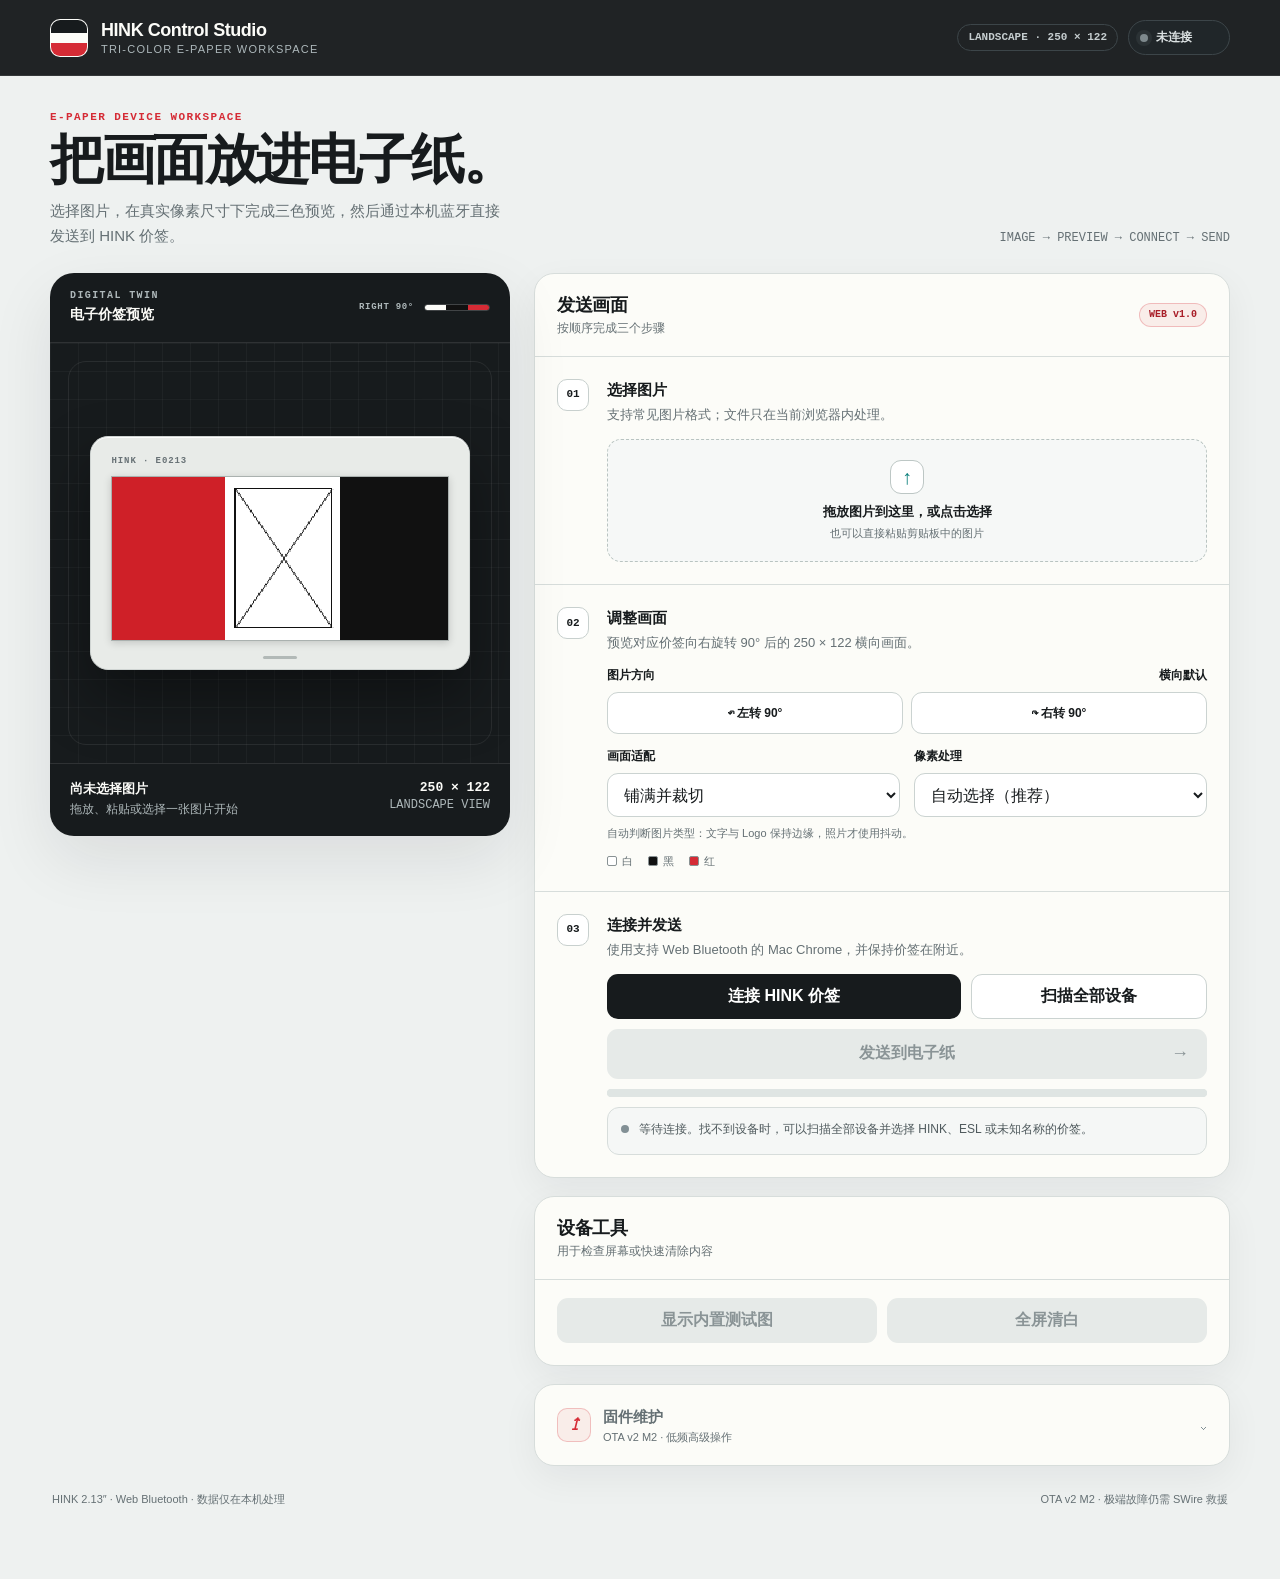
==== site/index.html @ fbc69377 "Redesign web studio for landscape tags" ====
<!doctype html>
<html lang="zh-CN">
<head>
  <meta charset="utf-8">
  <meta name="viewport" content="width=device-width,initial-scale=1">
  <title>HINK 2.13 三色价签</title>
  <style>
    :root {
      color-scheme: light;
      --graphite: #171b1d;
      --graphite-2: #252b2e;
      --mineral: #eef1f0;
      --paper: #fcfcf8;
      --white: #ffffff;
      --red: #d52b35;
      --red-dark: #a91e28;
      --teal: #087e7a;
      --steel: #829095;
      --line: #d7dddb;
      --muted: #657074;
      --shadow: 0 24px 64px rgba(23, 27, 29, .09);
      font-family: Inter, "SF Pro Text", "PingFang SC", "Microsoft YaHei", sans-serif;
    }
    * { box-sizing: border-box; }
    html { background: var(--mineral); scroll-behavior: smooth; }
    body { margin: 0; min-width: 320px; background: var(--mineral); color: var(--graphite); }
    button, select, input { font: inherit; }
    button, summary, label[for] { -webkit-tap-highlight-color: transparent; }
    button:focus-visible, select:focus-visible, input:focus-visible, summary:focus-visible, .file-drop:focus-within {
      outline: 3px solid rgba(8, 126, 122, .32);
      outline-offset: 3px;
    }
    .app-shell { min-height: 100vh; }
    .topbar {
      position: sticky;
      top: 0;
      z-index: 20;
      display: flex;
      align-items: center;
      justify-content: space-between;
      gap: 24px;
      min-height: 76px;
      padding: 14px max(24px, calc((100vw - 1180px) / 2));
      color: var(--paper);
      background: rgba(23, 27, 29, .96);
      border-bottom: 1px solid rgba(255,255,255,.09);
      backdrop-filter: blur(18px);
    }
    .brand { display: flex; align-items: center; gap: 13px; min-width: 0; }
    .brand-mark {
      position: relative;
      flex: 0 0 38px;
      width: 38px;
      height: 38px;
      overflow: hidden;
      border: 1px solid rgba(255,255,255,.24);
      border-radius: 10px;
      background: var(--paper);
    }
    .brand-mark::before, .brand-mark::after { content: ""; position: absolute; left: 0; right: 0; }
    .brand-mark::before { top: 0; height: 13px; background: var(--graphite); }
    .brand-mark::after { bottom: 0; height: 13px; background: var(--red); }
    .brand-copy { min-width: 0; }
    .brand-name {
      margin: 0;
      font-family: "Avenir Next", "SF Pro Display", "PingFang SC", sans-serif;
      font-size: 18px;
      font-weight: 750;
      letter-spacing: -.025em;
    }
    .brand-subtitle { margin: 2px 0 0; color: #aeb9bc; font-size: 11px; letter-spacing: .11em; text-transform: uppercase; }
    .topbar-meta { display: flex; align-items: center; justify-content: flex-end; gap: 10px; }
    .spec-chip { padding: 7px 10px; color: #c5cdcf; border: 1px solid #3c4549; border-radius: 999px; font: 600 11px/1 Menlo, monospace; }
    .connection-pill {
      display: inline-flex;
      align-items: center;
      gap: 8px;
      min-width: 102px;
      padding: 8px 11px;
      color: #dce2e3;
      border: 1px solid #3c4549;
      border-radius: 999px;
      background: #202629;
      font-size: 12px;
      font-weight: 700;
    }
    .connection-dot { width: 8px; height: 8px; border-radius: 50%; background: #7e898d; box-shadow: 0 0 0 4px rgba(126,137,141,.12); }
    .connection-pill[data-state="connected"] { color: #d7fffb; border-color: rgba(49,190,181,.45); background: rgba(8,126,122,.18); }
    .connection-pill[data-state="connected"] .connection-dot { background: #4ad0c7; box-shadow: 0 0 0 4px rgba(74,208,199,.14); }
    main { width: min(1180px, calc(100% - 40px)); margin: 0 auto; padding: 36px 0 72px; }
    .intro { display: flex; justify-content: space-between; align-items: end; gap: 24px; margin-bottom: 24px; }
    .eyebrow { margin: 0 0 8px; color: var(--red); font: 700 11px/1 Menlo, monospace; letter-spacing: .13em; text-transform: uppercase; }
    h1 {
      max-width: 760px;
      margin: 0;
      font-family: "Avenir Next", "SF Pro Display", "PingFang SC", sans-serif;
      font-size: clamp(30px, 4.2vw, 54px);
      line-height: 1.05;
      letter-spacing: -.045em;
    }
    .lead { max-width: 460px; margin: 12px 0 0; color: var(--muted); font-size: 15px; line-height: 1.65; }
    .workflow-note { margin: 0 0 4px; color: var(--muted); font-size: 12px; white-space: nowrap; }
    .workspace { display: grid; grid-template-columns: minmax(340px, 460px) minmax(0, 1fr); align-items: start; gap: 24px; }
    .preview-panel {
      position: sticky;
      top: 100px;
      overflow: hidden;
      border-radius: 24px;
      background: var(--graphite);
      box-shadow: var(--shadow);
    }
    .panel-head { display: flex; justify-content: space-between; align-items: center; gap: 16px; padding: 18px 20px; border-bottom: 1px solid rgba(255,255,255,.1); }
    .panel-label { margin: 0; color: #aeb8ba; font: 700 10px/1 Menlo, monospace; letter-spacing: .14em; text-transform: uppercase; }
    .panel-value { margin: 5px 0 0; color: var(--paper); font-size: 14px; font-weight: 700; }
    .preview-flags { display: flex; align-items: center; gap: 10px; }
    .orientation-badge { color: #aeb8ba; font: 700 9px/1 Menlo, monospace; letter-spacing: .08em; }
    .palette-rail { display: flex; width: 66px; height: 7px; overflow: hidden; border: 1px solid rgba(255,255,255,.18); border-radius: 999px; }
    .palette-rail i { flex: 1; }
    .palette-rail i:nth-child(1) { background: #fcfcf8; }
    .palette-rail i:nth-child(2) { background: #111; }
    .palette-rail i:nth-child(3) { background: var(--red); }
    .device-stage {
      position: relative;
      display: grid;
      place-items: center;
      min-height: 420px;
      padding: 34px 24px;
      background-image: linear-gradient(rgba(255,255,255,.035) 1px, transparent 1px), linear-gradient(90deg, rgba(255,255,255,.035) 1px, transparent 1px);
      background-size: 28px 28px;
    }
    .device-stage::before { content: ""; position: absolute; inset: 18px; border: 1px solid rgba(255,255,255,.08); border-radius: 18px; pointer-events: none; }
    .device-shell {
      position: relative;
      width: min(400px, 92%);
      padding: 20px 20px 28px;
      border: 1px solid #cfd4d2;
      border-radius: 18px;
      background: #e8ebe8;
      box-shadow: 0 28px 60px rgba(0,0,0,.38), inset 0 1px rgba(255,255,255,.9);
    }
    .device-shell::before { content: "HINK · E0213"; display: block; margin-bottom: 10px; color: #687276; font: 700 9px/1 Menlo, monospace; letter-spacing: .1em; }
    .device-shell::after { content: ""; position: absolute; left: 50%; bottom: 10px; width: 34px; height: 3px; transform: translateX(-50%); border-radius: 999px; background: #b2b9b7; }
    canvas { display: block; width: 100%; height: auto; aspect-ratio: 250 / 122; image-rendering: pixelated; background: #fff; border: 1px solid #aab1af; box-shadow: 0 2px 8px rgba(0,0,0,.16); }
    .preview-caption { display: flex; justify-content: space-between; gap: 16px; padding: 16px 20px 18px; color: #aeb8ba; border-top: 1px solid rgba(255,255,255,.1); font-size: 12px; }
    .preview-caption strong { display: block; overflow: hidden; margin-bottom: 3px; color: var(--paper); font-size: 13px; text-overflow: ellipsis; white-space: nowrap; }
    .preview-caption > div:first-child { min-width: 0; }
    .preview-caption .mono { flex: 0 0 auto; text-align: right; }
    .mono { font-family: Menlo, "SFMono-Regular", Consolas, monospace; }
    .control-column { display: grid; gap: 18px; min-width: 0; }
    .card { overflow: hidden; border: 1px solid var(--line); border-radius: 20px; background: var(--paper); box-shadow: 0 12px 36px rgba(23,27,29,.055); }
    .card-titlebar { display: flex; align-items: center; justify-content: space-between; gap: 16px; padding: 19px 22px; border-bottom: 1px solid var(--line); }
    .card-titlebar h2 { margin: 0; font-family: "Avenir Next", "SF Pro Display", "PingFang SC", sans-serif; font-size: 18px; letter-spacing: -.02em; }
    .card-titlebar p { margin: 3px 0 0; color: var(--muted); font-size: 12px; }
    .version-badge { flex: 0 0 auto; padding: 6px 9px; color: var(--red-dark); border: 1px solid rgba(213,43,53,.25); border-radius: 999px; background: rgba(213,43,53,.07); font: 700 10px/1 Menlo, monospace; }
    .step { display: grid; grid-template-columns: 36px minmax(0,1fr); gap: 14px; padding: 22px; }
    .step + .step { border-top: 1px solid var(--line); }
    .step-number { display: grid; place-items: center; width: 32px; height: 32px; color: var(--graphite); border: 1px solid #c8d0ce; border-radius: 10px; background: var(--white); font: 700 11px/1 Menlo, monospace; }
    .step-content { min-width: 0; }
    .step-heading { margin: 2px 0 5px; font-size: 15px; font-weight: 750; }
    .step-description { margin: 0 0 14px; color: var(--muted); font-size: 13px; line-height: 1.55; }
    .file-drop {
      position: relative;
      display: grid;
      place-items: center;
      min-height: 118px;
      padding: 20px;
      text-align: center;
      border: 1.5px dashed #b9c4c1;
      border-radius: 14px;
      background: #f6f8f7;
      cursor: pointer;
      transition: border-color .18s ease, background .18s ease, transform .18s ease;
    }
    .file-drop:hover, .file-drop.is-dragging { border-color: var(--teal); background: #eff8f7; transform: translateY(-1px); }
    .file-drop input { position: absolute; width: 1px; height: 1px; overflow: hidden; opacity: 0; pointer-events: none; }
    .upload-icon { position: relative; width: 34px; height: 34px; margin-bottom: 9px; border: 1px solid #bdc7c5; border-radius: 11px; background: var(--white); }
    .upload-icon::before { content: "↑"; position: absolute; inset: 0; display: grid; place-items: center; color: var(--teal); font-size: 20px; font-weight: 800; }
    .file-drop strong { font-size: 13px; }
    .file-drop span { margin-top: 5px; color: var(--muted); font-size: 11px; }
    .control-grid { display: grid; grid-template-columns: 1fr 1fr; gap: 14px; }
    .field { min-width: 0; }
    .field.full { grid-column: 1 / -1; }
    .field-label { display: flex; justify-content: space-between; gap: 8px; margin: 0 0 8px; font-size: 12px; font-weight: 750; }
    select { width: 100%; min-height: 44px; padding: 0 36px 0 12px; color: var(--graphite); border: 1px solid #cbd3d1; border-radius: 11px; background: var(--white); }
    .rotation { display: grid; grid-template-columns: 1fr 1fr; gap: 8px; }
    button {
      min-height: 44px;
      padding: 11px 15px;
      color: var(--white);
      border: 1px solid transparent;
      border-radius: 11px;
      background: var(--graphite);
      font-weight: 750;
      cursor: pointer;
      transition: transform .16s ease, box-shadow .16s ease, background .16s ease, border-color .16s ease;
    }
    button:hover:not(:disabled) { transform: translateY(-1px); box-shadow: 0 8px 18px rgba(23,27,29,.13); }
    button:active:not(:disabled) { transform: translateY(0); box-shadow: none; }
    button.secondary { color: var(--graphite); border-color: #cbd3d1; background: var(--white); }
    button.ghost { color: #4f5a5d; border-color: transparent; background: #e9edeb; }
    button.danger { background: var(--red); }
    button:disabled { color: #8a9496; border-color: transparent; background: #e6eae8; cursor: not-allowed; transform: none; box-shadow: none; }
    .rotation button { min-height: 42px; padding: 8px 10px; color: var(--graphite); border-color: #cbd3d1; background: var(--white); font-size: 12px; }
    .hint { margin: 8px 0 0; color: var(--muted); font-size: 11px; line-height: 1.5; }
    .swatches { display: flex; gap: 15px; margin-top: 12px; color: var(--muted); font-size: 11px; }
    .swatches i { display: inline-block; width: 10px; height: 10px; margin-right: 5px; vertical-align: -1px; border: 1px solid #899294; border-radius: 2px; }
    .action-stack { display: grid; gap: 10px; }
    .connect-row { display: grid; grid-template-columns: 1.2fr .8fr; gap: 10px; }
    .send-button { position: relative; min-height: 50px; background: var(--red); box-shadow: 0 10px 24px rgba(213,43,53,.2); }
    .send-button::after { content: "→"; position: absolute; right: 17px; font-size: 18px; }
    .status-box { display: grid; grid-template-columns: auto 1fr; gap: 10px; align-items: start; min-height: 48px; padding: 12px 13px; border: 1px solid #d7dddb; border-radius: 12px; background: #f5f7f6; }
    .status-mark { width: 8px; height: 8px; margin-top: 5px; border-radius: 50%; background: var(--steel); }
    #status { margin: 0; color: #4f5a5d; font-size: 12px; line-height: 1.55; white-space: pre-wrap; }
    progress { width: 100%; height: 8px; overflow: hidden; border: 0; border-radius: 999px; background: #dfe5e3; accent-color: var(--teal); }
    progress::-webkit-progress-bar { border-radius: 999px; background: #dfe5e3; }
    progress::-webkit-progress-value { border-radius: 999px; background: linear-gradient(90deg, var(--teal), #39aaa3); }
    .tools-body { display: grid; grid-template-columns: 1fr 1fr; gap: 10px; padding: 18px 22px 22px; }
    details.ota { overflow: hidden; border: 1px solid var(--line); border-radius: 20px; background: var(--paper); box-shadow: 0 12px 36px rgba(23,27,29,.055); }
    details.ota summary { display: flex; align-items: center; justify-content: space-between; gap: 16px; padding: 20px 22px; list-style: none; cursor: pointer; }
    details.ota summary::-webkit-details-marker { display: none; }
    .ota-summary-copy { display: flex; align-items: center; gap: 12px; min-width: 0; }
    .ota-summary-icon { display: grid; place-items: center; flex: 0 0 34px; width: 34px; height: 34px; color: var(--red); border: 1px solid rgba(213,43,53,.24); border-radius: 10px; background: rgba(213,43,53,.07); font-weight: 800; }
    .ota-summary-copy strong { display: block; font-size: 15px; }
    .ota-summary-copy span { display: block; margin-top: 3px; color: var(--muted); font-size: 11px; }
    .summary-chevron { color: var(--steel); transition: transform .2s ease; }
    details[open] .summary-chevron { transform: rotate(180deg); }
    .ota-body { padding: 0 22px 24px; border-top: 1px solid var(--line); }
    .warning { margin: 18px 0; padding: 13px 14px; color: #703e08; border: 1px solid #f0d7aa; border-radius: 12px; background: #fff7e8; font-size: 12px; line-height: 1.55; }
    .device-data { display: grid; grid-template-columns: repeat(4, 1fr); gap: 8px; margin-bottom: 18px; }
    .data-cell { min-width: 0; padding: 11px; border: 1px solid var(--line); border-radius: 11px; background: #f5f7f6; }
    .data-cell span { display: block; margin-bottom: 6px; color: var(--muted); font-size: 9px; letter-spacing: .08em; text-transform: uppercase; }
    .data-cell strong { display: block; overflow: hidden; font: 700 12px/1.2 Menlo, monospace; text-overflow: ellipsis; white-space: nowrap; }
    .ota-field { margin-top: 16px; }
    .native-file { width: 100%; padding: 10px; border: 1px solid #cbd3d1; border-radius: 11px; background: var(--white); font-size: 12px; }
    .native-file::file-selector-button { margin-right: 10px; padding: 8px 10px; color: var(--graphite); border: 0; border-radius: 8px; background: #e9edeb; font-weight: 700; cursor: pointer; }
    #ota-stage, #ota-arm, #ota-install { width: 100%; margin-top: 10px; }
    #ota-status { min-height: 44px; margin: 12px 0 0; padding: 12px 13px; color: #4f5a5d; border: 1px solid var(--line); border-radius: 11px; background: #f5f7f6; font: 11px/1.6 Menlo, monospace; white-space: pre-wrap; }
    #ota-install-panel { margin-top: 18px; padding-top: 18px; border-top: 1px solid var(--line); }
    .confirm-row { display: flex; align-items: flex-start; gap: 9px; margin: 14px 0; color: #4d575a; font-size: 12px; line-height: 1.5; }
    .confirm-row input { flex: 0 0 auto; margin: 3px 0 0; accent-color: var(--red); }
    .footer { display: flex; justify-content: space-between; gap: 20px; margin-top: 26px; padding: 0 2px; color: var(--muted); font-size: 11px; }
    .footer a { color: inherit; text-underline-offset: 3px; }
    @media (max-width: 900px) {
      .workspace { grid-template-columns: minmax(280px, 38%) minmax(0,1fr); }
      .device-stage { min-height: 360px; }
      .spec-chip { display: none; }
      .connect-row, .control-grid { grid-template-columns: 1fr; }
      .field.full { grid-column: auto; }
      .device-data { grid-template-columns: 1fr 1fr; }
    }
    @media (max-width: 700px) {
      .topbar { position: static; min-height: 68px; padding: 12px 16px; }
      .brand-subtitle, .topbar-meta .spec-chip { display: none; }
      .brand-name { font-size: 16px; }
      .connection-pill { min-width: 0; }
      main { width: min(100% - 24px, 560px); padding: 24px 0 96px; }
      .intro { display: block; margin-bottom: 18px; }
      h1 { font-size: 34px; }
      .workflow-note { display: none; }
      .workspace { grid-template-columns: 1fr; }
      .preview-panel { position: static; }
      .device-stage { min-height: 260px; padding: 24px 18px; }
      .device-shell { width: min(330px, 94%); padding: 13px 13px 21px; border-radius: 13px; }
      .device-shell::before { margin-bottom: 7px; font-size: 7px; }
      .preview-caption { padding: 13px 16px 15px; }
      .card, details.ota, .preview-panel { border-radius: 17px; }
      .card-titlebar, .step, .tools-body, details.ota summary { padding-left: 17px; padding-right: 17px; }
      .step { grid-template-columns: 30px minmax(0,1fr); gap: 11px; padding-top: 19px; padding-bottom: 19px; }
      .step-number { width: 28px; height: 28px; border-radius: 8px; }
      .ota-body { padding-left: 17px; padding-right: 17px; }
      .tools-body { grid-template-columns: 1fr; }
      .footer { display: block; line-height: 1.6; }
      .footer span { display: block; }
    }
    @media (prefers-reduced-motion: reduce) {
      html { scroll-behavior: auto; }
      *, *::before, *::after { scroll-behavior: auto !important; transition-duration: .01ms !important; animation-duration: .01ms !important; }
    }
  </style>
</head>
<body>
<div class="app-shell">
  <header class="topbar">
    <div class="brand">
      <span class="brand-mark" aria-hidden="true"></span>
      <div class="brand-copy">
        <p class="brand-name">HINK Control Studio</p>
        <p class="brand-subtitle">Tri-color e-paper workspace</p>
      </div>
    </div>
    <div class="topbar-meta">
      <span class="spec-chip">LANDSCAPE · 250 × 122</span>
      <span id="connection-pill" class="connection-pill" data-state="disconnected">
        <i class="connection-dot" aria-hidden="true"></i>
        <span id="connection-label">未连接</span>
      </span>
    </div>
  </header>

  <main>
    <div class="intro">
      <div>
        <p class="eyebrow">E‑paper device workspace</p>
        <h1>把画面放进电子纸。</h1>
        <p class="lead">选择图片，在真实像素尺寸下完成三色预览，然后通过本机蓝牙直接发送到 HINK 价签。</p>
      </div>
      <p class="workflow-note mono">IMAGE → PREVIEW → CONNECT → SEND</p>
    </div>

    <div class="workspace">
      <section class="preview-panel" aria-labelledby="preview-title">
        <div class="panel-head">
          <div>
            <p class="panel-label">Digital twin</p>
            <p id="preview-title" class="panel-value">电子价签预览</p>
          </div>
          <span class="preview-flags">
            <span class="orientation-badge">RIGHT 90°</span>
            <span class="palette-rail" aria-label="白、黑、红三色"><i></i><i></i><i></i></span>
          </span>
        </div>
        <div class="device-stage">
          <div class="device-shell"><canvas id="preview" width="250" height="122" aria-label="价签向右旋转 90 度后的横向画面预览"></canvas></div>
        </div>
        <div class="preview-caption">
          <div>
            <strong id="preview-file-name">尚未选择图片</strong>
            <span id="preview-file-detail">拖放、粘贴或选择一张图片开始</span>
          </div>
          <div class="mono"><strong>250 × 122</strong><span>LANDSCAPE VIEW</span></div>
        </div>
      </section>

      <div class="control-column">
        <section class="card" aria-labelledby="workflow-title">
          <div class="card-titlebar">
            <div>
              <h2 id="workflow-title">发送画面</h2>
              <p>按顺序完成三个步骤</p>
            </div>
            <span class="version-badge">WEB v1.0</span>
          </div>

          <div class="step">
            <span class="step-number" aria-hidden="true">01</span>
            <div class="step-content">
              <h3 class="step-heading">选择图片</h3>
              <p class="step-description">支持常见图片格式；文件只在当前浏览器内处理。</p>
              <label id="image-drop" class="file-drop" for="file" tabindex="0">
                <input id="file" type="file" accept="image/*">
                <i class="upload-icon" aria-hidden="true"></i>
                <strong>拖放图片到这里，或点击选择</strong>
                <span>也可以直接粘贴剪贴板中的图片</span>
              </label>
            </div>
          </div>

          <div class="step">
            <span class="step-number" aria-hidden="true">02</span>
            <div class="step-content">
              <h3 class="step-heading">调整画面</h3>
              <p class="step-description">预览对应价签向右旋转 90° 后的 250 × 122 横向画面。</p>
              <div class="control-grid">
                <div class="field full">
                  <span class="field-label">图片方向 <span id="rotation-status">横向默认</span></span>
                  <div class="rotation" role="group" aria-label="旋转上传图片">
                    <button id="rotate-left" type="button" disabled aria-label="向左旋转 90 度">↶ 左转 90°</button>
                    <button id="rotate-right" type="button" disabled aria-label="向右旋转 90 度">↷ 右转 90°</button>
                  </div>
                </div>
                <div class="field">
                  <label class="field-label" for="fit">画面适配</label>
                  <select id="fit">
                    <option value="cover">铺满并裁切</option>
                    <option value="contain">完整显示</option>
                  </select>
                </div>
                <div class="field">
                  <label class="field-label" for="processing">像素处理</label>
                  <select id="processing">
                    <option value="auto">自动选择（推荐）</option>
                    <option value="threshold">清晰边缘</option>
                    <option value="floyd-steinberg">平滑阴影</option>
                  </select>
                </div>
              </div>
              <p id="processing-status" class="hint">自动判断图片类型：文字与 Logo 保持边缘，照片才使用抖动。</p>
              <div class="swatches" aria-label="电子纸色板">
                <span><i style="background:#fff"></i>白</span>
                <span><i style="background:#111"></i>黑</span>
                <span><i style="background:#d52b35"></i>红</span>
              </div>
            </div>
          </div>

          <div class="step">
            <span class="step-number" aria-hidden="true">03</span>
            <div class="step-content">
              <h3 class="step-heading">连接并发送</h3>
              <p class="step-description">使用支持 Web Bluetooth 的 Mac Chrome，并保持价签在附近。</p>
              <div class="action-stack">
                <div class="connect-row">
                  <button id="connect">连接 HINK 价签</button>
                  <button id="connect-all" class="secondary">扫描全部设备</button>
                </div>
                <button id="send" class="send-button" disabled>发送到电子纸</button>
                <progress id="progress" value="0" max="100" aria-label="图片发送进度"></progress>
                <div class="status-box" role="status" aria-live="polite">
                  <i class="status-mark" aria-hidden="true"></i>
                  <p id="status">等待连接。找不到设备时，可以扫描全部设备并选择 HINK、ESL 或未知名称的价签。</p>
                </div>
              </div>
            </div>
          </div>
        </section>

        <section class="card" aria-labelledby="tools-title">
          <div class="card-titlebar">
            <div><h2 id="tools-title">设备工具</h2><p>用于检查屏幕或快速清除内容</p></div>
          </div>
          <div class="tools-body">
            <button id="test" class="secondary" disabled>显示内置测试图</button>
            <button id="clear" class="ghost" disabled>全屏清白</button>
          </div>
        </section>

        <details class="ota">
          <summary>
            <span class="ota-summary-copy">
              <i class="ota-summary-icon" aria-hidden="true">↥</i>
              <span><strong>固件维护</strong><span>OTA v2 M2 · 低频高级操作</span></span>
            </span>
            <span class="summary-chevron" aria-hidden="true">⌄</span>
          </summary>
          <div class="ota-body">
            <p class="warning">上传和校验不会安装固件。安装仍需要稳定供电确认和两步操作；当前版本没有固件签名，只能在可信环境使用。</p>
            <div class="device-data" aria-label="价签固件状态">
              <div class="data-cell"><span>当前版本</span><strong id="device-version">—</strong></div>
              <div class="data-cell"><span>当前槽位</span><strong id="device-slot">—</strong></div>
              <div class="data-cell"><span>目标槽位</span><strong id="device-target">—</strong></div>
              <div class="data-cell"><span>恢复日志</span><strong id="device-journal">—</strong></div>
            </div>
            <div class="ota-field">
              <label class="field-label" for="firmware">选择 HINK 固件（.bin）</label>
              <input id="firmware" class="native-file" type="file" accept=".bin,application/octet-stream" disabled>
              <button id="ota-stage" class="secondary" disabled>上传并校验（不会安装）</button>
              <progress id="ota-progress" value="0" max="100" aria-label="固件上传进度"></progress>
              <p id="ota-status" role="status" aria-live="polite">连接支持 OTA v2 的价签后才能使用。</p>
            </div>
            <div id="ota-install-panel" hidden>
              <p id="ota-install-hint" class="hint">操作顺序：连接价签 → 选择固件 → 上传并校验 → 准备安装 → 安装并重启。</p>
              <p class="warning">安装前保持外部 3.3 V 稳定。烧录器可以断开，但必须保留可重新接入的 SWire 焊盘和固件备份。</p>
              <label class="confirm-row"><input id="ota-power-confirm" type="checkbox"> <span>我已确认供电稳定，并理解极端故障仍可能需要 SWire 救援。</span></label>
              <button id="ota-arm" class="secondary" disabled>第一步：准备安装</button>
              <button id="ota-install" class="danger" disabled>第二步：安装并重启</button>
            </div>
          </div>
        </details>
      </div>
    </div>

    <footer class="footer">
      <span>HINK 2.13″ · Web Bluetooth · 数据仅在本机处理</span>
      <span>OTA v2 M2 · 极端故障仍需 SWire 救援</span>
    </footer>
  </main>
</div>
<script src="image-processing.js?v=adaptive-2"></script>
<script>
(() => {
  'use strict';
  const WIDTH = 250, HEIGHT = 122;
  const DEVICE_WIDTH = 122, DEVICE_HEIGHT = 250, ROW_BYTES = 16, PLANE = 4000;
  const SERVICE = '13187b10-eba9-a3ba-044e-83d3217d9a38';
  const CHARACTERISTIC = '4b646063-6264-f3a7-8941-e65356ea82fe';
  const OTA_SERVICE = '0000221f-0000-1000-8000-00805f9b34fb';
  const OTA_CHARACTERISTIC = '0000331f-0000-1000-8000-00805f9b34fb';
  const OTA_PROTOCOL = 1, OTA_BOARD_ID = 0x213a, OTA_MAX_IMAGE = 0x1f000;
  const OTA_INFO = 0x10, OTA_BEGIN = 0x11, OTA_ERASE_NEXT = 0x12;
  const OTA_DATA = 0x13, OTA_FINISH = 0x14, OTA_ABORT = 0x16;
  const OTA_ARM_INSTALL = 0x17, OTA_INSTALL = 0x18;
  const OTA_ARM_CONFIRM = 0x314d5241, OTA_INSTALL_CONFIRM = 0x31534e49;
  /* The inherited Telink BLE RX FIFO has 64-byte entries. Keep the complete
     ATT packet comfortably below that limit. */
  const CHUNK = 30;
  const canvas = document.querySelector('#preview');
  const ctx = canvas.getContext('2d', { willReadFrequently: true });
  const file = document.querySelector('#file');
  const fit = document.querySelector('#fit');
  const rotateLeft = document.querySelector('#rotate-left');
  const rotateRight = document.querySelector('#rotate-right');
  const rotationStatus = document.querySelector('#rotation-status');
  const processing = document.querySelector('#processing');
  const processingStatus = document.querySelector('#processing-status');
  const imageDrop = document.querySelector('#image-drop');
  const previewFileName = document.querySelector('#preview-file-name');
  const previewFileDetail = document.querySelector('#preview-file-detail');
  const connect = document.querySelector('#connect');
  const connectAll = document.querySelector('#connect-all');
  const connectionPill = document.querySelector('#connection-pill');
  const connectionLabel = document.querySelector('#connection-label');
  const send = document.querySelector('#send');
  const test = document.querySelector('#test');
  const clear = document.querySelector('#clear');
  const progress = document.querySelector('#progress');
  const status = document.querySelector('#status');
  const firmware = document.querySelector('#firmware');
  const otaStage = document.querySelector('#ota-stage');
  const otaProgress = document.querySelector('#ota-progress');
  const otaStatus = document.querySelector('#ota-status');
  const otaInstallPanel = document.querySelector('#ota-install-panel');
  const otaInstallHint = document.querySelector('#ota-install-hint');
  const otaPowerConfirm = document.querySelector('#ota-power-confirm');
  const otaArm = document.querySelector('#ota-arm');
  const otaInstall = document.querySelector('#ota-install');
  const deviceVersion = document.querySelector('#device-version');
  const deviceSlot = document.querySelector('#device-slot');
  const deviceTarget = document.querySelector('#device-target');
  const deviceJournal = document.querySelector('#device-journal');
  let sourceImage = null;
  let rotation = 0;
  let characteristic = null;
  let otaCharacteristic = null;
  let otaSupported = false;
  let otaPending = null;
  let otaMaxData = 24;
  let otaMilestone = 0;
  let otaCapabilities = 0;
  let otaInfo = null;
  let otaCandidate = null;
  let otaLastResponse = null;

  function setStatus(text) { status.textContent = text; }
  function sleep(ms) { return new Promise(resolve => setTimeout(resolve, ms)); }
  function setConnected(connected, deviceName = null) {
    send.disabled = !connected || !sourceImage;
    test.disabled = clear.disabled = !connected;
    connect.disabled = connectAll.disabled = connected;
    connect.textContent = connected ? '价签已连接' : '连接 HINK 价签';
    connectionPill.dataset.state = connected ? 'connected' : 'disconnected';
    connectionLabel.textContent = connected ? (deviceName || '已连接') : '未连接';
    updateOtaControls();
  }

  function resetDeviceData() {
    deviceVersion.textContent = deviceSlot.textContent = deviceTarget.textContent = deviceJournal.textContent = '—';
  }

  function showDeviceData(response) {
    const slotName = value => value === 0 ? 'A' : value === 1 ? 'B' : '—';
    deviceVersion.textContent = response.firmwareVersion == null ? `M${response.milestone}` : `v${response.firmwareVersion}`;
    deviceSlot.textContent = slotName(response.currentSlot);
    deviceTarget.textContent = slotName(response.targetSlot);
    deviceJournal.textContent = response.journalValid == null ? '—' : `${response.journalValid} / ${response.journalCorrupt}`;
  }

  function updateOtaControls() {
    firmware.disabled = !otaSupported;
    otaStage.disabled = !otaSupported || !firmware.files.length || !otaCandidate;
    const installReady = !!(otaCapabilities & 1) && !!otaCandidate &&
      !!otaLastResponse && otaLastResponse.phase >= 3 && otaLastResponse.phase <= 5;
    otaInstallPanel.hidden = !(otaCapabilities & 1) || !otaCandidate ||
      !otaLastResponse || otaLastResponse.phase < 3;
    otaArm.disabled = !installReady || otaLastResponse.phase !== 3 || !otaPowerConfirm.checked;
    otaInstall.disabled = !installReady || otaLastResponse.phase !== 5 || !otaPowerConfirm.checked;
    if (!otaSupported) {
      otaInstallHint.textContent = '请先连接支持 OTA v2 M2 的价签。';
    } else if (!(otaCapabilities & 1)) {
      otaInstallHint.textContent = '这台价签只支持上传与校验，当前固件不支持安装。';
    } else if (!otaCandidate) {
      otaInstallHint.textContent = '请选择有效的 HINK 固件，然后上传到非活动槽并校验。';
    } else if (!otaLastResponse || otaLastResponse.phase < 3) {
      otaInstallHint.textContent = '固件尚未完成板端校验；请先点击“上传到暂存区并校验”。';
    } else if (otaLastResponse.phase === 3) {
      otaInstallHint.textContent = '候选固件已校验。确认供电稳定后，点击“准备安装”。';
    } else if (otaLastResponse.phase === 5) {
      otaInstallHint.textContent = '安装准备完成。再次确认供电稳定后，点击“安装并重启”。';
    } else {
      otaInstallHint.textContent = '设备正在处理安装，请等待重启后重新连接并核对版本。';
    }
  }

  function drawPlaceholder() {
    ctx.fillStyle = '#fff'; ctx.fillRect(0, 0, WIDTH, HEIGHT);
    ctx.fillStyle = '#cf2028'; ctx.fillRect(0, 0, 84, HEIGHT);
    ctx.fillStyle = '#111'; ctx.fillRect(170, 0, 80, HEIGHT);
    ctx.strokeStyle = '#111'; ctx.lineWidth = 1;
    ctx.strokeRect(91.5, 8.5, 72, 104);
    ctx.beginPath(); ctx.moveTo(92, 9); ctx.lineTo(164, 113);
    ctx.moveTo(164, 9); ctx.lineTo(92, 113); ctx.stroke();
  }

  function quantize() {
    if (!sourceImage) return;
    ctx.fillStyle = '#fff'; ctx.fillRect(0, 0, WIDTH, HEIGHT);
    const placement = HinkImage.calculatePlacement(
      sourceImage.width, sourceImage.height, WIDTH, HEIGHT, fit.value, rotation);
    ctx.save();
    ctx.imageSmoothingEnabled = true;
    ctx.imageSmoothingQuality = 'high';
    ctx.translate(WIDTH / 2, HEIGHT / 2);
    ctx.rotate(placement.angle);
    ctx.drawImage(sourceImage,
      -placement.drawWidth / 2, -placement.drawHeight / 2,
      placement.drawWidth, placement.drawHeight);
    ctx.restore();
    const image = ctx.getImageData(0, 0, WIDTH, HEIGHT);
    const resolvedMode = HinkImage.resolveMode(image, processing.value);
    HinkImage.quantizePixels(image, resolvedMode);
    ctx.putImageData(image, 0, 0);
    if (processing.value === 'auto') {
      processingStatus.textContent = resolvedMode === 'threshold'
        ? '已识别为文字 / Logo：关闭抖动，保留清晰边缘。'
        : '已识别为照片：使用误差扩散模拟平滑阴影。';
    } else if (resolvedMode === 'threshold') {
      processingStatus.textContent = '清晰边缘模式不会生成抖动杂点，适合文字、Logo 和条码。';
    } else {
      processingStatus.textContent = '照片模式用像素密度模拟阴影；纯色文字可能显得不够锐利。';
    }
  }

  function setRotation(turns) {
    rotation = ((turns % 4) + 4) % 4;
    const labels = ['横向默认', '右转 90°', '旋转 180°', '左转 90°'];
    rotationStatus.textContent = labels[rotation];
    if (sourceImage && sourceImage.height > sourceImage.width && (rotation & 1) === 0)
      rotationStatus.textContent += ' · 竖图可转 90°';
    quantize();
  }

  function buildPlanes() {
    const pixels = ctx.getImageData(0, 0, WIDTH, HEIGHT).data;
    const out = new Uint8Array(PLANE * 2); out.fill(0xff);
    for (let y = 0; y < DEVICE_HEIGHT; y++) {
      for (let x = 0; x < DEVICE_WIDTH; x++) {
        /* The real panel is the native portrait buffer rotated clockwise.
           Map every native pixel back into the visible landscape preview so
           the bytes sent over BLE preserve the exact on-screen direction. */
        const landscapeX = DEVICE_HEIGHT - 1 - y;
        const landscapeY = x;
        const p = (landscapeY * WIDTH + landscapeX) * 4;
        const r = pixels[p], g = pixels[p + 1], b = pixels[p + 2];
        const index = y * ROW_BYTES + (x >> 3);
        const mask = 0x80 >> (x & 7);
        const red = r > 150 && g < 100 && b < 110;
        const black = !red && r < 100 && g < 100 && b < 100;
        if (black) out[index] &= ~mask;
        if (red) out[PLANE + index] &= ~mask;
      }
    }
    return out;
  }

  async function writeCharacteristic(target, bytes) {
    if (!target) throw new Error('尚未连接价签');
    const data = bytes instanceof Uint8Array ? bytes : new Uint8Array(bytes);
    if (target.writeValueWithResponse)
      await target.writeValueWithResponse(data);
    else
      await target.writeValue(data);
  }

  async function write(bytes) {
    await writeCharacteristic(characteristic, bytes);
  }

  function otaResponse(event) {
    if (!otaPending) return;
    const view = event.target.value;
    otaPending.response = new Uint8Array(view.buffer, view.byteOffset, view.byteLength).slice();
    finishOtaCommand();
  }

  function finishOtaCommand() {
    if (!otaPending || !otaPending.writeDone || !otaPending.response) return;
    const pending = otaPending;
    otaPending = null;
    clearTimeout(pending.timer);
    pending.resolve(pending.response);
  }

  function otaCommand(bytes, timeoutMs = 10000) {
    if (!otaCharacteristic) return Promise.reject(new Error('没有 OTA v2 连接'));
    if (otaPending) return Promise.reject(new Error('上一条 OTA 命令尚未完成'));
    return new Promise((resolve, reject) => {
      const timer = setTimeout(() => {
        otaPending = null;
        reject(new Error('等待价签 OTA 回应超时'));
      }, timeoutMs);
      const pending = { resolve, reject, timer, writeDone: false, response: null };
      otaPending = pending;
      writeCharacteristic(otaCharacteristic, bytes).then(() => {
        if (otaPending === pending) {
          pending.writeDone = true;
          finishOtaCommand();
        }
      }).catch(error => {
        if (otaPending === pending) {
          clearTimeout(timer);
          otaPending = null;
        }
        reject(error);
      });
    });
  }

  function parseOtaResponse(bytes, expectedCommand) {
    if (bytes.length < 20 || bytes[0] !== 0xa2 || bytes[1] !== OTA_PROTOCOL)
      throw new Error('设备返回的不是 HINK OTA v2 协议');
    if (bytes[2] !== expectedCommand)
      throw new Error(`OTA 回应错序：期望 0x${expectedCommand.toString(16)}，收到 0x${bytes[2].toString(16)}`);
    const statusNames = [
      '成功', '命令长度错误', '协议版本不匹配', '硬件型号不匹配', '当前阶段不允许该操作',
      '地址或长度越界', '分包偏移不连续', 'Flash 写入后读回不一致', 'CRC32 不一致', '未知命令',
      '固件清单无效', 'Telink 镜像头或原生 CRC 无效', '需要安装确认', '启动标记校验失败', '不支持的启动槽布局',
      '旧固件恢复备份校验失败', '断电恢复日志写入或读回失败'
    ];
    const view = new DataView(bytes.buffer, bytes.byteOffset, bytes.byteLength);
    const response = {
      command: bytes[2], status: bytes[3], phase: bytes[4],
      erased: bytes[5], sectors: bytes[6], maxData: bytes[7],
      received: view.getUint32(8, true), size: view.getUint32(12, true),
      crc32: view.getUint32(16, true),
      capabilities: bytes.length >= 24 ? bytes[20] : 0,
      currentSlot: bytes.length >= 24 ? bytes[21] : null,
      targetSlot: bytes.length >= 24 ? bytes[22] : null,
      milestone: bytes.length >= 24 ? bytes[23] : 0,
      firmwareVersion: bytes.length >= 28 ? view.getUint32(24, true) : null,
      recoveryState: bytes.length >= 32 ? bytes[28] : null,
      recoveryAction: bytes.length >= 32 ? bytes[29] : null,
      journalValid: bytes.length >= 32 ? bytes[30] : null,
      journalCorrupt: bytes.length >= 32 ? bytes[31] : null
    };
    if (response.status !== 0)
      throw new Error(statusNames[response.status] || `设备错误 ${response.status}`);
    return response;
  }

  function putU32LE(target, offset, value) {
    new DataView(target.buffer, target.byteOffset, target.byteLength).setUint32(offset, value >>> 0, true);
  }

  function crc32(bytes) {
    let crc = 0xffffffff;
    for (const value of bytes) {
      crc ^= value;
      for (let bit = 0; bit < 8; bit++)
        crc = (crc >>> 1) ^ ((crc & 1) ? 0xedb88320 : 0);
    }
    return (crc ^ 0xffffffff) >>> 0;
  }

  function parseManifest(image) {
    if (image.length < 56) throw new Error('固件过短，缺少 Telink 头或 HINK 清单');
    const manifest = image.subarray(image.length - 24);
    const view = new DataView(manifest.buffer, manifest.byteOffset, manifest.byteLength);
    if (String.fromCharCode(...manifest.subarray(0, 4)) !== 'HOTA' ||
        manifest[4] !== 1 || manifest[5] !== 0 || view.getUint16(6, true) !== OTA_BOARD_ID)
      throw new Error('HINK 固件清单格式或硬件型号不匹配');
    const payload = image.subarray(0, image.length - 24);
    if (view.getUint32(8, true) !== payload.length ||
        view.getUint32(12, true) !== crc32(payload) ||
        view.getUint32(20, true) !== crc32(manifest.subarray(0, 20)))
      throw new Error('HINK 固件清单长度或 CRC32 无效');
    const payloadView = new DataView(payload.buffer, payload.byteOffset, payload.byteLength);
    if (String.fromCharCode(...payload.subarray(8, 12)) !== 'KNLT' ||
        payloadView.getUint32(0x18, true) + 4 !== payload.length)
      throw new Error('Telink 固件头无效');
    const nativeCrc = payloadView.getUint32(payload.length - 4, false);
    if (nativeCrc !== crc32(payload.subarray(0, payload.length - 4)))
      throw new Error('Telink 原生 CRC32 无效');
    return { image, version: view.getUint32(16, true), crc32: crc32(image) };
  }

  async function probeOta(server) {
    otaSupported = false;
    otaCharacteristic = null;
    updateOtaControls();
    try {
      const service = await server.getPrimaryService(OTA_SERVICE);
      otaCharacteristic = await service.getCharacteristic(OTA_CHARACTERISTIC);
      await otaCharacteristic.startNotifications();
      otaCharacteristic.addEventListener('characteristicvaluechanged', otaResponse);
      let infoBytes;
      try {
        infoBytes = await otaCommand([OTA_INFO], 3000);
      } catch (firstError) {
        /* The first packet can coincide with a peripheral connection-parameter
         * update.  A single same-connection retry is safe: INFO is read-only. */
        await new Promise(resolve => setTimeout(resolve, 350));
        infoBytes = await otaCommand([OTA_INFO], 3000);
      }
      const response = parseOtaResponse(infoBytes, OTA_INFO);
      otaMaxData = Math.min(response.maxData || 24, 24);
      otaMilestone = response.milestone;
      otaCapabilities = response.capabilities;
      otaInfo = response;
      otaLastResponse = response;
      otaSupported = true;
      showDeviceData(response);
      if (response.milestone >= 1) {
        const current = response.currentSlot === 0 ? 'A' : response.currentSlot === 1 ? 'B' : '未知';
        const target = response.targetSlot === 0 ? 'A' : response.targetSlot === 1 ? 'B' : '未知';
        const version = response.firmwareVersion == null ? '未知' : response.firmwareVersion;
        const install = response.capabilities & 1 ? '支持两步确认安装' : '只能上传和校验';
        if (response.milestone >= 2) {
          const states = ['无记录', '稳定基线', '安装意图', '启动标记已切换', '试运行', '已确认', '回滚意图', '回滚完成'];
          const actions = ['正常启动', '继续安装', '继续切槽', '开始试运行', '恢复旧槽', '清理失败候选', '需要 SWire 救援'];
          const recoveryState = states[response.recoveryState] || `未知状态 ${response.recoveryState}`;
          const recoveryAction = actions[response.recoveryAction] || `未知动作 ${response.recoveryAction}`;
          otaStatus.textContent = `已识别 OTA v2 M2：当前版本 ${version}，当前槽 ${current}，非活动目标槽 ${target}；${install}。\n断电日志：${recoveryState}；启动判定：${recoveryAction}；有效/损坏记录 ${response.journalValid}/${response.journalCorrupt}。M2-C 会在试运行稳定 5 秒后确认；连续 3 次未确认时尝试恢复旧槽。`;
        } else {
          otaStatus.textContent = `已识别 OTA v2 M1：当前版本 ${version}，当前槽 ${current}，非活动目标槽 ${target}；${install}。`;
        }
      } else {
        otaStatus.textContent = '已识别 OTA v2 M0：可安全测试上传与校验；本阶段不能安装。';
      }
    } catch (error) {
      otaCharacteristic = null;
      otaCapabilities = 0;
      otaInfo = otaLastResponse = null;
      resetDeviceData();
      otaStatus.textContent = `当前固件没有安全 OTA v2：${error.message}`;
    }
    updateOtaControls();
  }

  async function connectDevice(scanAll) {
    try {
      if (!navigator.bluetooth) throw new Error('当前浏览器不支持 Web Bluetooth 或页面不是安全来源，请使用 Mac Chrome 并通过 HTTPS 或 localhost 打开。');
      connect.disabled = connectAll.disabled = true;
      setStatus(scanAll
        ? '正在扫描全部 BLE 设备，请选择 HINK、ESL 或未知名称的价签…'
        : '请选择 HINK/HINK_XXXXXX 设备（macOS 缓存时可能显示为 ESL）…');
      const request = scanAll
        ? { acceptAllDevices: true, optionalServices: [SERVICE, OTA_SERVICE] }
        : {
            filters: [
              { namePrefix: 'HINK' },
              { namePrefix: 'ESL' }
            ],
            optionalServices: [SERVICE, OTA_SERVICE]
          };
      const device = await navigator.bluetooth.requestDevice(request);
      device.addEventListener('gattserverdisconnected', () => {
        characteristic = null;
        otaCharacteristic = null;
        otaSupported = false;
        otaMilestone = 0;
        otaCapabilities = 0;
        otaInfo = otaCandidate = otaLastResponse = null;
        resetDeviceData();
        if (otaPending) {
          clearTimeout(otaPending.timer);
          otaPending.reject(new Error('OTA 期间蓝牙连接断开'));
          otaPending = null;
        }
        setConnected(false);
        setStatus('连接已断开。');
        otaStatus.textContent = '连接已断开。';
      });
      const server = await device.gatt.connect();
      const service = await server.getPrimaryService(SERVICE);
      characteristic = await service.getCharacteristic(CHARACTERISTIC);
      setConnected(true, device.name || 'HINK 价签');
      setStatus(`已连接：${device.name || 'HINK 价签'}；正在检查 OTA 能力…`);
      await probeOta(server);
      setStatus(`已连接：${device.name || 'HINK 价签'}`);
    } catch (error) {
      setConnected(false);
      resetDeviceData();
      setStatus(error.name === 'NotFoundError'
        ? '没有选中设备。如果列表为空，请确认价签供电后使用“扫描全部 BLE 设备”。'
        : `连接失败：${error.message}`);
    } finally {
      connect.disabled = !!characteristic;
      connectAll.disabled = !!characteristic;
    }
  }

  connect.addEventListener('click', () => connectDevice(false));
  connectAll.addEventListener('click', () => connectDevice(true));

  firmware.addEventListener('change', async () => {
    otaProgress.value = 0;
    otaCandidate = null;
    otaLastResponse = otaInfo;
    if (!firmware.files.length) {
      otaStatus.textContent = '请选择 HINK 的 .bin 固件。';
    } else {
      const selected = firmware.files[0];
      try {
        otaCandidate = parseManifest(new Uint8Array(await selected.arrayBuffer()));
        otaStatus.textContent = `已选择 ${selected.name}：候选版本 ${otaCandidate.version}，${selected.size.toLocaleString()} 字节，CRC32 ${otaCandidate.crc32.toString(16).padStart(8, '0').toUpperCase()}；尚未上传。`;
      } catch (error) {
        otaStatus.textContent = `不能使用这个固件：${error.message}`;
      }
    }
    updateOtaControls();
  });

  otaStage.addEventListener('click', async () => {
    const selected = firmware.files[0];
    if (!selected || !otaSupported) return;
    otaStage.disabled = true;
    send.disabled = test.disabled = clear.disabled = true;
    otaProgress.value = 0;
    try {
      const image = new Uint8Array(await selected.arrayBuffer());
      if (!image.length || image.length > OTA_MAX_IMAGE)
        throw new Error(`固件长度必须是 1～${OTA_MAX_IMAGE.toLocaleString()} 字节`);

      otaCandidate = parseManifest(image);
      const imageCrc = otaCandidate.crc32;
      const begin = new Uint8Array(12);
      begin[0] = OTA_BEGIN;
      begin[1] = OTA_PROTOCOL;
      begin[2] = OTA_BOARD_ID & 0xff;
      begin[3] = OTA_BOARD_ID >> 8;
      putU32LE(begin, 4, image.length);
      putU32LE(begin, 8, imageCrc);
      let response = parseOtaResponse(await otaCommand(begin), OTA_BEGIN);

      otaStatus.textContent = `正在擦除 ${response.sectors} 个暂存扇区；当前启动固件不受影响…`;
      while (response.erased < response.sectors) {
        response = parseOtaResponse(await otaCommand([OTA_ERASE_NEXT], 15000), OTA_ERASE_NEXT);
        otaProgress.value = Math.round(response.erased * 10 / response.sectors);
      }

      otaStatus.textContent = `暂存区已准备，正在上传并逐包读回校验…\nCRC32：${imageCrc.toString(16).padStart(8, '0').toUpperCase()}`;
      for (let offset = 0; offset < image.length;) {
        const pageRemaining = 256 - (offset & 255);
        const length = Math.min(otaMaxData, pageRemaining, image.length - offset);
        const packet = new Uint8Array(5 + length);
        packet[0] = OTA_DATA;
        putU32LE(packet, 1, offset);
        packet.set(image.subarray(offset, offset + length), 5);
        response = parseOtaResponse(await otaCommand(packet), OTA_DATA);
        offset += length;
        if (response.received !== offset)
          throw new Error(`设备确认偏移异常：${response.received}，期望 ${offset}`);
        otaProgress.value = 10 + Math.round(offset * 88 / image.length);
      }

      response = parseOtaResponse(await otaCommand([OTA_FINISH]), OTA_FINISH);
      if (response.phase !== 3 || response.crc32 !== imageCrc)
        throw new Error('设备没有进入“已验证”状态');
      otaProgress.value = 100;
      otaLastResponse = response;
      const stageName = otaMilestone >= 1 ? 'M1 非活动槽' : 'M0 暂存区';
      const safetyNote = otaMilestone >= 1
        ? '候选启动标记仍被屏蔽；尚未安装、没有重启、没有改动当前启动固件。'
        : '没有安装、没有重启、没有改动当前启动固件。';
      otaStatus.textContent = `${stageName}验证通过：候选版本 ${otaCandidate.version}，${image.length.toLocaleString()} 字节已安全写入并完整复读。\n设备 CRC32：${response.crc32.toString(16).padStart(8, '0').toUpperCase()}\n${safetyNote}`;
      updateOtaControls();
    } catch (error) {
      otaStatus.textContent = `OTA v2 失败：${error.message}\n正在运行的固件不会被替换。`;
      if (otaCharacteristic && !otaPending) {
        try { await otaCommand([OTA_ABORT], 3000); } catch (_) { /* best effort */ }
      }
    } finally {
      setConnected(!!characteristic);
    }
  });

  otaPowerConfirm.addEventListener('change', updateOtaControls);

  otaArm.addEventListener('click', async () => {
    if (!otaCandidate || !otaPowerConfirm.checked) return;
    otaArm.disabled = true;
    try {
      const packet = new Uint8Array(9);
      packet[0] = OTA_ARM_INSTALL;
      putU32LE(packet, 1, OTA_ARM_CONFIRM);
      putU32LE(packet, 5, otaCandidate.crc32);
      otaLastResponse = parseOtaResponse(await otaCommand(packet, 20000), OTA_ARM_INSTALL);
      if (otaLastResponse.phase !== 5) throw new Error('设备没有进入已授权状态');
      otaStatus.textContent = `第一步完成：候选版本 ${otaCandidate.version} 已重新完整校验并授权。请再次确认供电稳定，再执行切换。`;
    } catch (error) {
      otaStatus.textContent = `授权安装失败：${error.message}`;
    }
    updateOtaControls();
  });

  otaInstall.addEventListener('click', async () => {
    if (!otaCandidate || !otaPowerConfirm.checked) return;
    otaInstall.disabled = true;
    try {
      const packet = new Uint8Array(9);
      packet[0] = OTA_INSTALL;
      putU32LE(packet, 1, OTA_INSTALL_CONFIRM);
      putU32LE(packet, 5, otaCandidate.crc32);
      otaLastResponse = parseOtaResponse(await otaCommand(packet, 20000), OTA_INSTALL);
      if (otaLastResponse.phase !== 6) throw new Error('设备没有排队执行安装');
      otaStatus.textContent = `安装命令已确认：设备即将切换到候选版本 ${otaCandidate.version}、断开连接并重启。重连后请核对版本与槽位。`;
    } catch (error) {
      otaStatus.textContent = `安装切换失败：${error.message}`;
      updateOtaControls();
    }
  });

  send.addEventListener('click', async () => {
    try {
      send.disabled = test.disabled = clear.disabled = true;
      const bytes = buildPlanes();
      progress.value = 0; setStatus('正在上传 8000 字节黑/红双平面…');
      await write([0x00, 0xff]);
      await write([0x02, 0x00, 0x00]);
      for (let offset = 0; offset < bytes.length; offset += CHUNK) {
        const part = bytes.subarray(offset, Math.min(offset + CHUNK, bytes.length));
        const packet = new Uint8Array(part.length + 1); packet[0] = 0x03; packet.set(part, 1);
        await write(packet);
        progress.value = Math.round((offset + part.length) * 100 / bytes.length);
        await sleep(8);
      }
      await write([0x01]);
      setStatus('上传完成，价签正在执行三色全刷（通常约 15–30 秒）。');
    } catch (error) { setStatus(`发送失败：${error.message}`); }
    finally { send.disabled = test.disabled = clear.disabled = !characteristic; }
  });

  test.addEventListener('click', async () => {
    try { await write([0x05]); progress.value = 100; setStatus('已触发固件内置测试图，等待全刷完成。'); }
    catch (error) { setStatus(`测试失败：${error.message}`); }
  });

  clear.addEventListener('click', async () => {
    try { await write([0x00, 0xff]); await write([0x01]); setStatus('已发送全白画面，等待全刷完成。'); }
    catch (error) { setStatus(`清屏失败：${error.message}`); }
  });

  function loadImageFile(selected) {
    if (!selected || !selected.type.startsWith('image/')) {
      setStatus('这个文件不是可识别的图片，请重新选择。');
      return;
    }
    const image = new Image();
    image.onload = () => {
      sourceImage = image;
      previewFileName.textContent = selected.name || '剪贴板图片';
      previewFileDetail.textContent = `${image.width} × ${image.height} · 已生成三色预览`;
      rotateLeft.disabled = rotateRight.disabled = false;
      setRotation(0);
      send.disabled = !characteristic;
      setStatus(characteristic ? '图片已准备好，可以发送到价签。' : '图片已准备好；连接价签后即可发送。');
      URL.revokeObjectURL(image.src);
    };
    image.onerror = () => {
      setStatus('无法读取这张图片，请尝试其他文件。');
      URL.revokeObjectURL(image.src);
    };
    image.src = URL.createObjectURL(selected);
  }

  file.addEventListener('change', () => loadImageFile(file.files[0]));
  ['dragenter', 'dragover'].forEach(type => imageDrop.addEventListener(type, event => {
    event.preventDefault();
    imageDrop.classList.add('is-dragging');
  }));
  ['dragleave', 'drop'].forEach(type => imageDrop.addEventListener(type, event => {
    event.preventDefault();
    imageDrop.classList.remove('is-dragging');
  }));
  imageDrop.addEventListener('drop', event => loadImageFile(event.dataTransfer.files[0]));
  imageDrop.addEventListener('keydown', event => {
    if (event.key === 'Enter' || event.key === ' ') {
      event.preventDefault();
      file.click();
    }
  });
  document.addEventListener('paste', event => {
    const imageFile = [...event.clipboardData.files].find(item => item.type.startsWith('image/'));
    if (imageFile) {
      event.preventDefault();
      loadImageFile(imageFile);
    }
  });
  fit.addEventListener('change', quantize);
  processing.addEventListener('change', quantize);
  rotateLeft.addEventListener('click', () => setRotation(rotation - 1));
  rotateRight.addEventListener('click', () => setRotation(rotation + 1));
  resetDeviceData();
  setConnected(false);
  drawPlaceholder();
})();
</script>
</body>
</html>
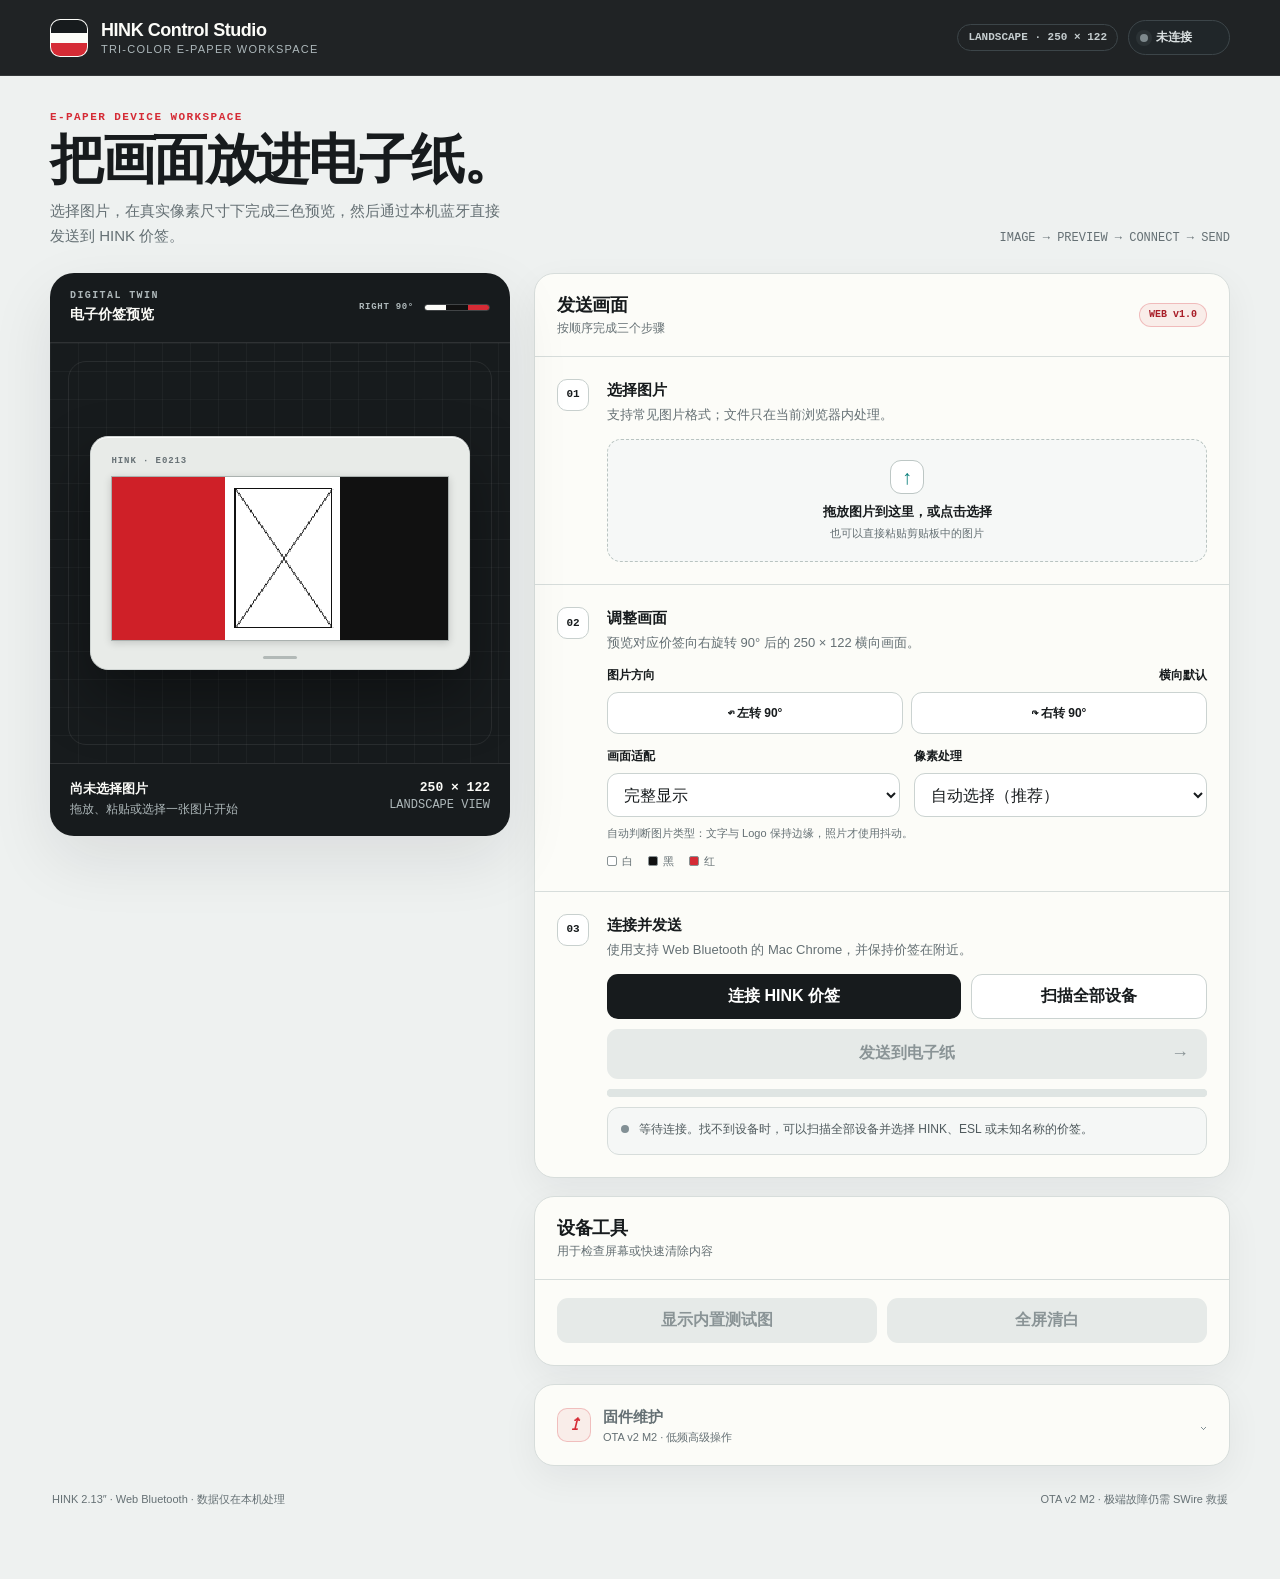
==== commit b78bba0a: "feat(web): add disconnect button and auto-disconnect after 1 min idle - Add disconnect button next t" ====
--- a/site/index.html
+++ b/site/index.html
@@ -87,6 +87,19 @@
     .connection-dot { width: 8px; height: 8px; border-radius: 50%; background: #7e898d; box-shadow: 0 0 0 4px rgba(126,137,141,.12); }
     .connection-pill[data-state="connected"] { color: #d7fffb; border-color: rgba(49,190,181,.45); background: rgba(8,126,122,.18); }
     .connection-pill[data-state="connected"] .connection-dot { background: #4ad0c7; box-shadow: 0 0 0 4px rgba(74,208,199,.14); }
+    .disconnect-btn {
+      min-height: 32px;
+      padding: 6px 12px;
+      color: #aeb8ba;
+      border: 1px solid #3c4549;
+      border-radius: 8px;
+      background: transparent;
+      font-size: 12px;
+      font-weight: 600;
+      cursor: pointer;
+      transition: color .18s ease, border-color .18s ease;
+    }
+    .disconnect-btn:hover { color: #dce2e3; border-color: #657074; }
     main { width: min(1180px, calc(100% - 40px)); margin: 0 auto; padding: 36px 0 72px; }
     .intro { display: flex; justify-content: space-between; align-items: end; gap: 24px; margin-bottom: 24px; }
     .eyebrow { margin: 0 0 8px; color: var(--red); font: 700 11px/1 Menlo, monospace; letter-spacing: .13em; text-transform: uppercase; }
@@ -294,6 +307,7 @@
         <i class="connection-dot" aria-hidden="true"></i>
         <span id="connection-label">未连接</span>
       </span>
+      <button id="disconnect" class="disconnect-btn" hidden aria-label="断开连接">断开</button>
     </div>
   </header>
 
@@ -372,7 +386,7 @@
                   <label class="field-label" for="fit">画面适配</label>
                   <select id="fit">
                     <option value="cover">铺满并裁切</option>
-                    <option value="contain">完整显示</option>
+                    <option value="contain" selected>完整显示</option>
                   </select>
                 </div>
                 <div class="field">
@@ -499,6 +513,7 @@
   const connectAll = document.querySelector('#connect-all');
   const connectionPill = document.querySelector('#connection-pill');
   const connectionLabel = document.querySelector('#connection-label');
+  const disconnectBtn = document.querySelector('#disconnect');
   const send = document.querySelector('#send');
   const test = document.querySelector('#test');
   const clear = document.querySelector('#clear');
@@ -519,6 +534,7 @@
   const deviceJournal = document.querySelector('#device-journal');
   let sourceImage = null;
   let rotation = 0;
+  let device = null;
   let characteristic = null;
   let otaCharacteristic = null;
   let otaSupported = false;
@@ -529,9 +545,43 @@
   let otaInfo = null;
   let otaCandidate = null;
   let otaLastResponse = null;
+  const IDLE_TIMEOUT = 60000;
+  let idleTimer = null;
+  let lastActivity = 0;
 
   function setStatus(text) { status.textContent = text; }
   function sleep(ms) { return new Promise(resolve => setTimeout(resolve, ms)); }
+
+  function resetIdleTimer() {
+    lastActivity = Date.now();
+    if (idleTimer) clearTimeout(idleTimer);
+    idleTimer = setTimeout(checkIdle, IDLE_TIMEOUT);
+  }
+
+  function checkIdle() {
+    if (!characteristic) return;
+    const elapsed = Date.now() - lastActivity;
+    if (elapsed >= IDLE_TIMEOUT) {
+      disconnectDevice();
+      setStatus('已自动断开：超过 1 分钟无操作。');
+    } else {
+      idleTimer = setTimeout(checkIdle, IDLE_TIMEOUT - elapsed);
+    }
+  }
+
+  function startIdleTimer() {
+    lastActivity = Date.now();
+    if (idleTimer) clearTimeout(idleTimer);
+    idleTimer = setTimeout(checkIdle, IDLE_TIMEOUT);
+  }
+
+  function stopIdleTimer() {
+    if (idleTimer) {
+      clearTimeout(idleTimer);
+      idleTimer = null;
+    }
+  }
+
   function setConnected(connected, deviceName = null) {
     send.disabled = !connected || !sourceImage;
     test.disabled = clear.disabled = !connected;
@@ -539,6 +589,12 @@
     connect.textContent = connected ? '价签已连接' : '连接 HINK 价签';
     connectionPill.dataset.state = connected ? 'connected' : 'disconnected';
     connectionLabel.textContent = connected ? (deviceName || '已连接') : '未连接';
+    disconnectBtn.hidden = !connected;
+    if (connected) {
+      startIdleTimer();
+    } else {
+      stopIdleTimer();
+    }
     updateOtaControls();
   }
 
@@ -841,8 +897,9 @@
             ],
             optionalServices: [SERVICE, OTA_SERVICE]
           };
-      const device = await navigator.bluetooth.requestDevice(request);
+      device = await navigator.bluetooth.requestDevice(request);
       device.addEventListener('gattserverdisconnected', () => {
+        device = null;
         characteristic = null;
         otaCharacteristic = null;
         otaSupported = false;
@@ -867,10 +924,11 @@
       await probeOta(server);
       setStatus(`已连接：${device.name || 'HINK 价签'}`);
     } catch (error) {
+      device = null;
       setConnected(false);
       resetDeviceData();
       setStatus(error.name === 'NotFoundError'
-        ? '没有选中设备。如果列表为空，请确认价签供电后使用“扫描全部 BLE 设备”。'
+        ? '没有选中设备。如果列表为空，请确认价签供电后使用”扫描全部 BLE 设备”。'
         : `连接失败：${error.message}`);
     } finally {
       connect.disabled = !!characteristic;
@@ -878,8 +936,27 @@
     }
   }
 
+  function disconnectDevice() {
+    // 主动断开 GATT 连接
+    if (device && device.gatt.connected) {
+      device.gatt.disconnect();
+    }
+    // 清理状态（gattserverdisconnected 事件会处理大部分清理，这里做兜底）
+    characteristic = null;
+    otaCharacteristic = null;
+    otaSupported = false;
+    otaMilestone = 0;
+    otaCapabilities = 0;
+    otaInfo = otaCandidate = otaLastResponse = null;
+    resetDeviceData();
+    setConnected(false);
+    setStatus('已断开连接。可以连接其他价签。');
+    otaStatus.textContent = '已断开连接。';
+  }
+
   connect.addEventListener('click', () => connectDevice(false));
   connectAll.addEventListener('click', () => connectDevice(true));
+  disconnectBtn.addEventListener('click', disconnectDevice);
 
   firmware.addEventListener('change', async () => {
     otaProgress.value = 0;
@@ -902,6 +979,7 @@
   otaStage.addEventListener('click', async () => {
     const selected = firmware.files[0];
     if (!selected || !otaSupported) return;
+    resetIdleTimer();
     otaStage.disabled = true;
     send.disabled = test.disabled = clear.disabled = true;
     otaProgress.value = 0;
@@ -967,6 +1045,7 @@
 
   otaArm.addEventListener('click', async () => {
     if (!otaCandidate || !otaPowerConfirm.checked) return;
+    resetIdleTimer();
     otaArm.disabled = true;
     try {
       const packet = new Uint8Array(9);
@@ -984,6 +1063,7 @@
 
   otaInstall.addEventListener('click', async () => {
     if (!otaCandidate || !otaPowerConfirm.checked) return;
+    resetIdleTimer();
     otaInstall.disabled = true;
     try {
       const packet = new Uint8Array(9);
@@ -1001,6 +1081,7 @@
 
   send.addEventListener('click', async () => {
     try {
+      resetIdleTimer();
       send.disabled = test.disabled = clear.disabled = true;
       const bytes = buildPlanes();
       progress.value = 0; setStatus('正在上传 8000 字节黑/红双平面…');
@@ -1020,12 +1101,12 @@
   });
 
   test.addEventListener('click', async () => {
-    try { await write([0x05]); progress.value = 100; setStatus('已触发固件内置测试图，等待全刷完成。'); }
+    try { resetIdleTimer(); await write([0x05]); progress.value = 100; setStatus('已触发固件内置测试图，等待全刷完成。'); }
     catch (error) { setStatus(`测试失败：${error.message}`); }
   });
 
   clear.addEventListener('click', async () => {
-    try { await write([0x00, 0xff]); await write([0x01]); setStatus('已发送全白画面，等待全刷完成。'); }
+    try { resetIdleTimer(); await write([0x00, 0xff]); await write([0x01]); setStatus('已发送全白画面，等待全刷完成。'); }
     catch (error) { setStatus(`清屏失败：${error.message}`); }
   });
 
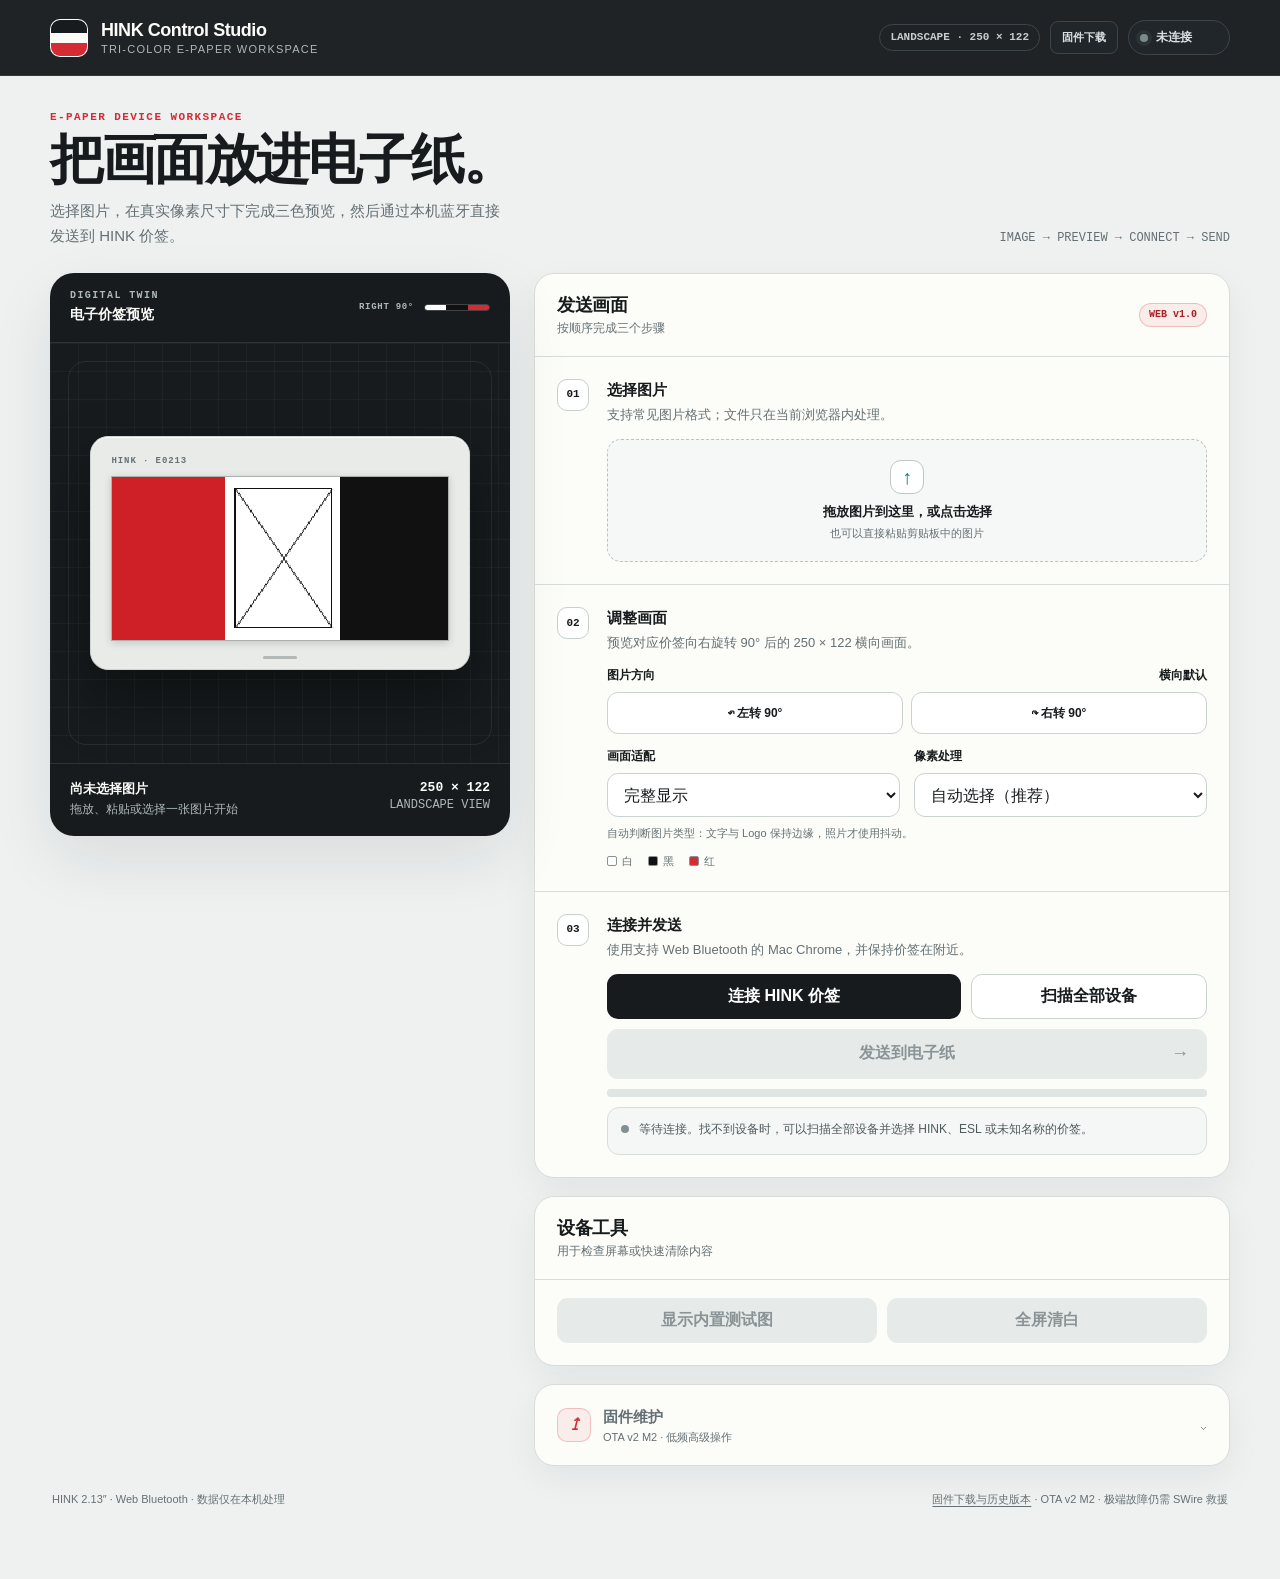
==== commit 004aac46: "Publish curated firmware sharing page" ====
--- a/site/index.html
+++ b/site/index.html
@@ -71,6 +71,8 @@
     .brand-subtitle { margin: 2px 0 0; color: #aeb9bc; font-size: 11px; letter-spacing: .11em; text-transform: uppercase; }
     .topbar-meta { display: flex; align-items: center; justify-content: flex-end; gap: 10px; }
     .spec-chip { padding: 7px 10px; color: #c5cdcf; border: 1px solid #3c4549; border-radius: 999px; font: 600 11px/1 Menlo, monospace; }
+    .firmware-link { padding: 8px 11px; color: #dce2e3; border: 1px solid #3c4549; border-radius: 8px; background: #202629; font-size: 11px; font-weight: 700; text-decoration: none; }
+    .firmware-link:hover { color: var(--white); border-color: #657074; }
     .connection-pill {
       display: inline-flex;
       align-items: center;
@@ -263,7 +265,7 @@
     }
     @media (max-width: 700px) {
       .topbar { position: static; min-height: 68px; padding: 12px 16px; }
-      .brand-subtitle, .topbar-meta .spec-chip { display: none; }
+      .brand-subtitle, .topbar-meta .spec-chip, .firmware-link { display: none; }
       .brand-name { font-size: 16px; }
       .connection-pill { min-width: 0; }
       main { width: min(100% - 24px, 560px); padding: 24px 0 96px; }
@@ -303,6 +305,7 @@
     </div>
     <div class="topbar-meta">
       <span class="spec-chip">LANDSCAPE · 250 × 122</span>
+      <a class="firmware-link" href="firmware.html">固件下载</a>
       <span id="connection-pill" class="connection-pill" data-state="disconnected">
         <i class="connection-dot" aria-hidden="true"></i>
         <span id="connection-label">未连接</span>
@@ -438,7 +441,7 @@
           </div>
         </section>
 
-        <details class="ota">
+        <details id="ota-tools" class="ota">
           <summary>
             <span class="ota-summary-copy">
               <i class="ota-summary-icon" aria-hidden="true">↥</i>
@@ -448,6 +451,7 @@
           </summary>
           <div class="ota-body">
             <p class="warning">上传和校验不会安装固件。安装仍需要稳定供电确认和两步操作；当前版本没有固件签名，只能在可信环境使用。</p>
+            <p class="hint"><a href="firmware.html">下载最新固件、核对 SHA-256，并查看完整更新说明</a></p>
             <div class="device-data" aria-label="价签固件状态">
               <div class="data-cell"><span>当前版本</span><strong id="device-version">—</strong></div>
               <div class="data-cell"><span>当前槽位</span><strong id="device-slot">—</strong></div>
@@ -475,7 +479,7 @@
 
     <footer class="footer">
       <span>HINK 2.13″ · Web Bluetooth · 数据仅在本机处理</span>
-      <span>OTA v2 M2 · 极端故障仍需 SWire 救援</span>
+      <span><a href="firmware.html">固件下载与历史版本</a> · OTA v2 M2 · 极端故障仍需 SWire 救援</span>
     </footer>
   </main>
 </div>
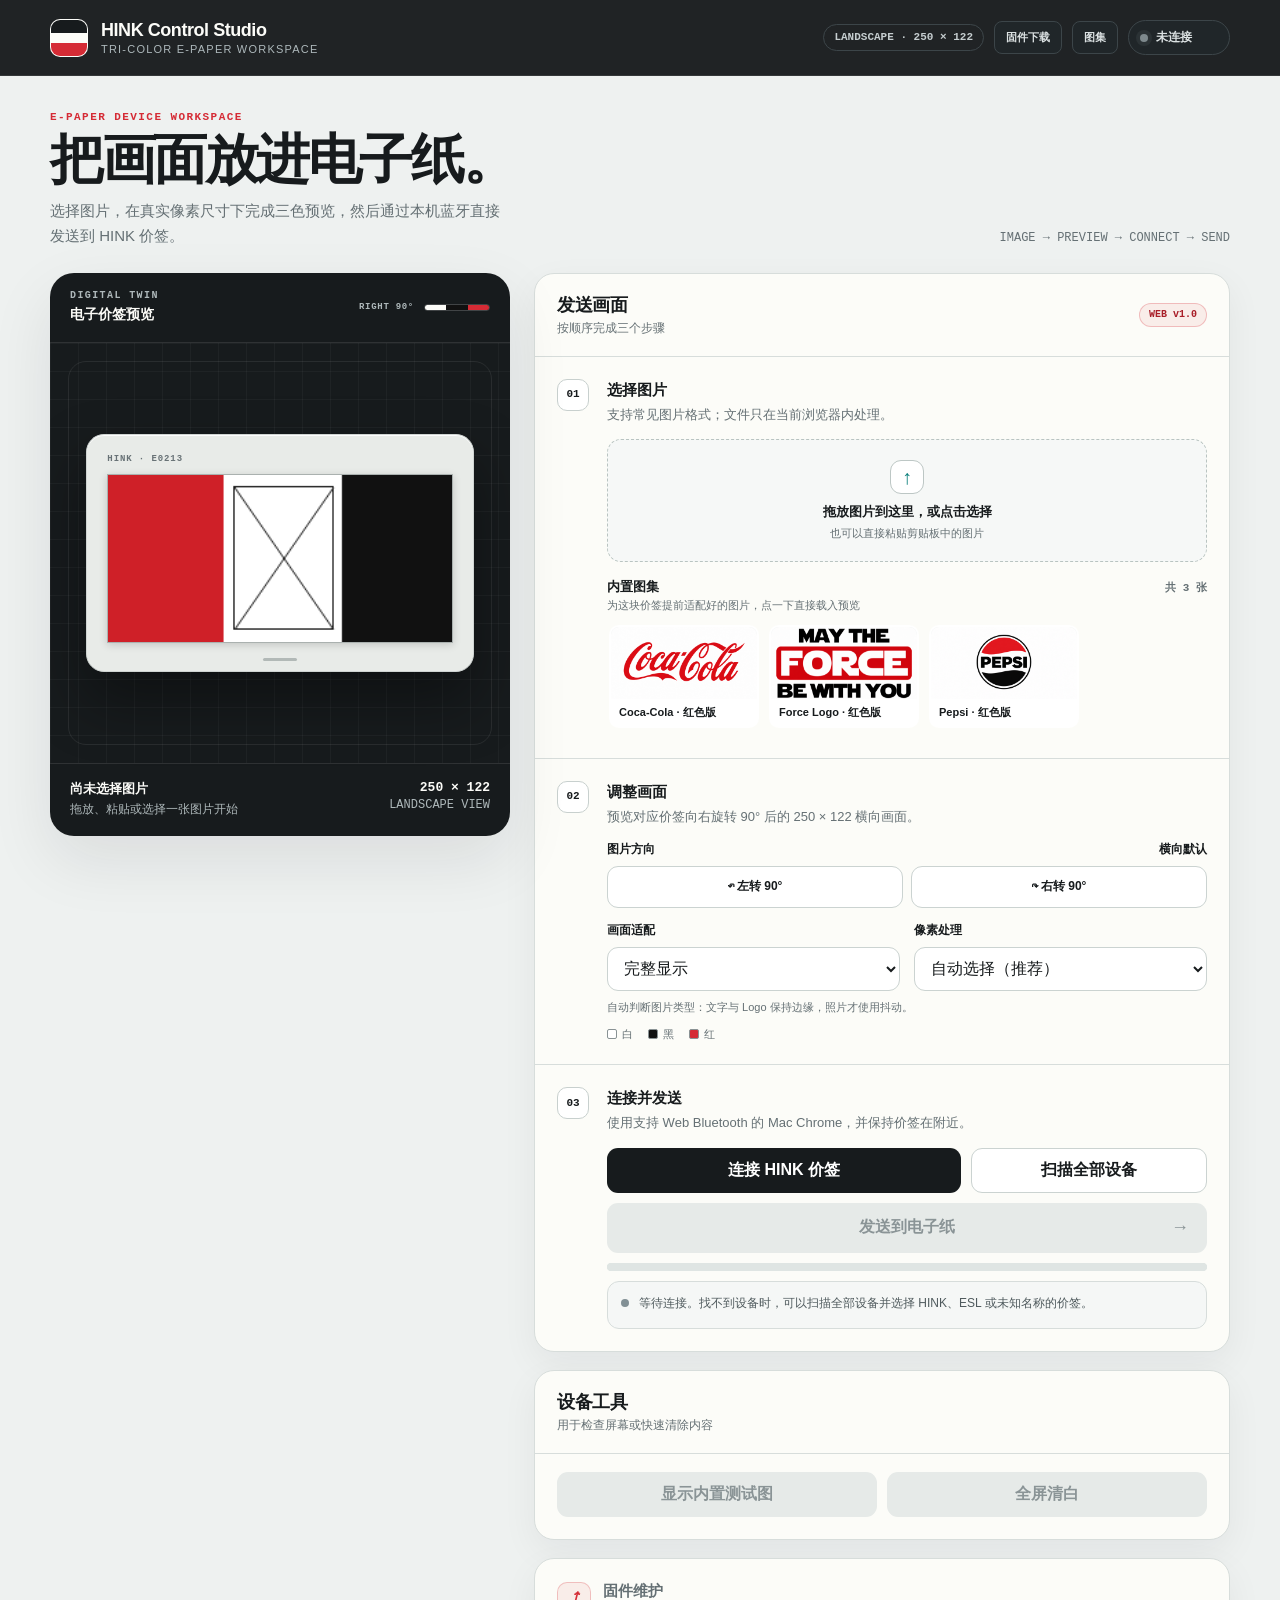
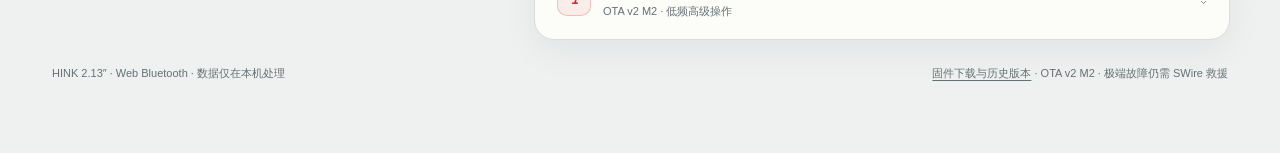
==== commit c66777d1: "Improve gallery preview quality and documentation" ====
--- a/site/index.html
+++ b/site/index.html
@@ -146,7 +146,7 @@
     .device-stage::before { content: ""; position: absolute; inset: 18px; border: 1px solid rgba(255,255,255,.08); border-radius: 18px; pointer-events: none; }
     .device-shell {
       position: relative;
-      width: min(400px, 92%);
+      width: min(540px, 94%);
       padding: 20px 20px 28px;
       border: 1px solid #cfd4d2;
       border-radius: 18px;
@@ -155,7 +155,16 @@
     }
     .device-shell::before { content: "HINK · E0213"; display: block; margin-bottom: 10px; color: #687276; font: 700 9px/1 Menlo, monospace; letter-spacing: .1em; }
     .device-shell::after { content: ""; position: absolute; left: 50%; bottom: 10px; width: 34px; height: 3px; transform: translateX(-50%); border-radius: 999px; background: #b2b9b7; }
-    canvas { display: block; width: 100%; height: auto; aspect-ratio: 250 / 122; image-rendering: pixelated; background: #fff; border: 1px solid #aab1af; box-shadow: 0 2px 8px rgba(0,0,0,.16); }
+    canvas {
+      display: block;
+      width: 100%;
+      height: auto;
+      aspect-ratio: 250 / 122;
+      image-rendering: auto;
+      background: #fff;
+      border: 1px solid #aab1af;
+      box-shadow: 0 2px 8px rgba(0,0,0,.16);
+    }
     .preview-caption { display: flex; justify-content: space-between; gap: 16px; padding: 16px 20px 18px; color: #aeb8ba; border-top: 1px solid rgba(255,255,255,.1); font-size: 12px; }
     .preview-caption strong { display: block; overflow: hidden; margin-bottom: 3px; color: var(--paper); font-size: 13px; text-overflow: ellipsis; white-space: nowrap; }
     .preview-caption > div:first-child { min-width: 0; }
@@ -245,6 +254,33 @@
     .data-cell { min-width: 0; padding: 11px; border: 1px solid var(--line); border-radius: 11px; background: #f5f7f6; }
     .data-cell span { display: block; margin-bottom: 6px; color: var(--muted); font-size: 9px; letter-spacing: .08em; text-transform: uppercase; }
     .data-cell strong { display: block; overflow: hidden; font: 700 12px/1.2 Menlo, monospace; text-overflow: ellipsis; white-space: nowrap; }
+    .panel-picker { margin: 18px 0 4px; padding: 0; border: 0; }
+    .panel-picker legend { margin-bottom: 9px; font-size: 12px; font-weight: 750; }
+    .panel-options { display: grid; grid-template-columns: 1fr 1fr; gap: 9px; }
+    .panel-choice { position: relative; min-width: 0; cursor: pointer; }
+    .panel-choice input { position: absolute; width: 1px; height: 1px; opacity: 0; pointer-events: none; }
+    .panel-card {
+      position: relative;
+      display: block;
+      min-height: 104px;
+      padding: 13px 13px 12px 17px;
+      overflow: hidden;
+      border: 1px solid #cbd3d1;
+      border-radius: 12px;
+      background: var(--white);
+      transition: border-color .16s ease, box-shadow .16s ease, transform .16s ease;
+    }
+    .panel-card::before { content: ""; position: absolute; inset: 0 auto 0 0; width: 4px; background: #c78d25; opacity: .38; }
+    .panel-choice:hover .panel-card { border-color: #aab5b2; transform: translateY(-1px); }
+    .panel-choice input:focus-visible + .panel-card { outline: 3px solid rgba(8,126,122,.32); outline-offset: 3px; }
+    .panel-choice input:checked + .panel-card { border-color: var(--teal); box-shadow: 0 0 0 2px rgba(8,126,122,.12); }
+    .panel-choice input:checked + .panel-card::after { content: "✓"; position: absolute; top: 10px; right: 11px; color: var(--teal); font-size: 14px; font-weight: 800; }
+    .panel-code { display: block; margin-bottom: 9px; color: #8a6421; font: 700 9px/1 Menlo, monospace; letter-spacing: .1em; }
+    .panel-card strong { display: block; padding-right: 18px; font-size: 12px; line-height: 1.35; }
+    .panel-card small { display: block; margin-top: 5px; color: var(--muted); font: 10px/1.45 Menlo, monospace; }
+    .panel-match { min-height: 38px; margin: 9px 0 0; padding: 9px 11px; color: var(--muted); border: 1px solid var(--line); border-radius: 10px; background: #f5f7f6; font-size: 11px; line-height: 1.55; }
+    .panel-match[data-state="match"] { color: #08625f; border-color: rgba(8,126,122,.3); background: #edf8f6; }
+    .panel-match[data-state="mismatch"] { color: #8d2028; border-color: rgba(213,43,53,.32); background: #fff0f1; }
     .ota-field { margin-top: 16px; }
     .native-file { width: 100%; padding: 10px; border: 1px solid #cbd3d1; border-radius: 11px; background: var(--white); font-size: 12px; }
     .native-file::file-selector-button { margin-right: 10px; padding: 8px 10px; color: var(--graphite); border: 0; border-radius: 8px; background: #e9edeb; font-weight: 700; cursor: pointer; }
@@ -256,12 +292,14 @@
     .footer { display: flex; justify-content: space-between; gap: 20px; margin-top: 26px; padding: 0 2px; color: var(--muted); font-size: 11px; }
     .footer a { color: inherit; text-underline-offset: 3px; }
     @media (max-width: 900px) {
-      .workspace { grid-template-columns: minmax(280px, 38%) minmax(0,1fr); }
+      .workspace { grid-template-columns: 1fr; }
+      .preview-panel { position: static; }
       .device-stage { min-height: 360px; }
       .spec-chip { display: none; }
       .connect-row, .control-grid { grid-template-columns: 1fr; }
       .field.full { grid-column: auto; }
       .device-data { grid-template-columns: 1fr 1fr; }
+      .panel-options { grid-template-columns: 1fr; }
     }
     @media (max-width: 700px) {
       .topbar { position: static; min-height: 68px; padding: 12px 16px; }
@@ -272,10 +310,8 @@
       .intro { display: block; margin-bottom: 18px; }
       h1 { font-size: 34px; }
       .workflow-note { display: none; }
-      .workspace { grid-template-columns: 1fr; }
-      .preview-panel { position: static; }
       .device-stage { min-height: 260px; padding: 24px 18px; }
-      .device-shell { width: min(330px, 94%); padding: 13px 13px 21px; border-radius: 13px; }
+      .device-shell { width: min(540px, 94%); padding: 13px 13px 21px; border-radius: 13px; }
       .device-shell::before { margin-bottom: 7px; font-size: 7px; }
       .preview-caption { padding: 13px 16px 15px; }
       .card, details.ota, .preview-panel { border-radius: 17px; }
@@ -286,6 +322,60 @@
       .tools-body { grid-template-columns: 1fr; }
       .footer { display: block; line-height: 1.6; }
       .footer span { display: block; }
+    }
+    /* Art strip (gallery) */
+    .art-section { margin-top: 16px; }
+    .art-header { display: flex; justify-content: space-between; align-items: baseline; gap: 8px; margin-bottom: 8px; }
+    .art-header-left { min-width: 0; }
+    .art-title { margin: 0; font-size: 13px; font-weight: 750; }
+    .art-desc { margin: 2px 0 0; color: var(--muted); font-size: 11px; line-height: 1.4; display: -webkit-box; -webkit-line-clamp: 2; -webkit-box-orient: vertical; overflow: hidden; }
+    .art-count { flex: 0 0 auto; color: var(--muted); font: 600 11px/1 Menlo, monospace; }
+    #art-strip {
+      display: flex;
+      gap: 10px;
+      overflow-x: auto;
+      scroll-snap-type: x proximity;
+      padding: 4px 2px 8px;
+      -webkit-overflow-scrolling: touch;
+    }
+    #art-strip::-webkit-scrollbar { height: 4px; }
+    #art-strip::-webkit-scrollbar-track { background: transparent; }
+    #art-strip::-webkit-scrollbar-thumb { background: #c8d0ce; border-radius: 999px; }
+    #art-strip { scrollbar-width: thin; scrollbar-color: #c8d0ce transparent; }
+    .art-item {
+      flex: 0 0 auto;
+      width: 150px;
+      scroll-snap-align: start;
+      border: 2px solid transparent;
+      border-radius: 10px;
+      background: var(--white);
+      cursor: pointer;
+      transition: border-color .16s ease, transform .16s ease, box-shadow .16s ease;
+      overflow: hidden;
+    }
+    .art-item:hover { transform: translateY(-1px); box-shadow: 0 4px 12px rgba(23,27,29,.08); }
+    .art-item[data-selected="true"] { border-color: var(--teal); box-shadow: 0 0 0 2px rgba(8,126,122,.12); }
+    .art-item img {
+      display: block;
+      width: 100%;
+      aspect-ratio: 250 / 122;
+      object-fit: contain;
+      background: var(--mineral);
+    }
+    .art-item .art-label {
+      display: block;
+      overflow: hidden;
+      padding: 6px 8px;
+      color: var(--graphite);
+      font-size: 11px;
+      font-weight: 600;
+      text-overflow: ellipsis;
+      white-space: nowrap;
+    }
+    .art-item[data-loading="true"] { opacity: .55; pointer-events: none; }
+    .art-fallback-msg { margin: 0; color: var(--muted); font-size: 12px; padding: 8px 0; }
+    @media (max-width: 700px) {
+      .art-item { width: 120px; }
     }
     @media (prefers-reduced-motion: reduce) {
       html { scroll-behavior: auto; }
@@ -306,6 +396,7 @@
     <div class="topbar-meta">
       <span class="spec-chip">LANDSCAPE · 250 × 122</span>
       <a class="firmware-link" href="firmware.html">固件下载</a>
+      <a class="firmware-link" href="#art-strip">图集</a>
       <span id="connection-pill" class="connection-pill" data-state="disconnected">
         <i class="connection-dot" aria-hidden="true"></i>
         <span id="connection-label">未连接</span>
@@ -369,6 +460,16 @@
                 <strong>拖放图片到这里，或点击选择</strong>
                 <span>也可以直接粘贴剪贴板中的图片</span>
               </label>
+              <div class="art-section">
+                <div class="art-header">
+                  <div class="art-header-left">
+                    <p class="art-title">内置图集</p>
+                    <p class="art-desc">为这块价签提前适配好的图片，点一下直接载入预览</p>
+                  </div>
+                  <span class="art-count" id="art-count"></span>
+                </div>
+                <div id="art-strip" aria-live="polite">图集加载中…</div>
+              </div>
             </div>
           </div>
 
@@ -458,6 +559,28 @@
               <div class="data-cell"><span>目标槽位</span><strong id="device-target">—</strong></div>
               <div class="data-cell"><span>恢复日志</span><strong id="device-journal">—</strong></div>
             </div>
+            <fieldset class="panel-picker">
+              <legend>目标屏幕型号（OTA 前必须选择）</legend>
+              <div class="panel-options">
+                <label class="panel-choice" for="ota-panel-a162">
+                  <input id="ota-panel-a162" name="ota-panel" type="radio" value="0x213a">
+                  <span class="panel-card">
+                    <span class="panel-code">FPC-A0 · 0x213A</span>
+                    <strong>HINK A162</strong>
+                    <small>HINK-E0213A162-FPC-A0</small>
+                  </span>
+                </label>
+                <label class="panel-choice" for="ota-panel-z98">
+                  <input id="ota-panel-z98" name="ota-panel" type="radio" value="0x2198">
+                  <span class="panel-card">
+                    <span class="panel-code">FPC-A002 · 0x2198</span>
+                    <strong>SSD1680 三色屏</strong>
+                    <small>GDEY0213Z98 / 同系列 OEM</small>
+                  </span>
+                </label>
+              </div>
+              <p id="ota-panel-match" class="panel-match" data-state="idle" role="status" aria-live="polite">先按屏幕排线丝印选择型号，再选择固件。</p>
+            </fieldset>
             <div class="ota-field">
               <label class="field-label" for="firmware">选择 HINK 固件（.bin）</label>
               <input id="firmware" class="native-file" type="file" accept=".bin,application/octet-stream" disabled>
@@ -483,7 +606,7 @@
     </footer>
   </main>
 </div>
-<script src="image-processing.js?v=adaptive-2"></script>
+<script src="image-processing.js?v=adaptive-3"></script>
 <script>
 (() => {
   'use strict';
@@ -493,7 +616,12 @@
   const CHARACTERISTIC = '4b646063-6264-f3a7-8941-e65356ea82fe';
   const OTA_SERVICE = '0000221f-0000-1000-8000-00805f9b34fb';
   const OTA_CHARACTERISTIC = '0000331f-0000-1000-8000-00805f9b34fb';
-  const OTA_PROTOCOL = 1, OTA_BOARD_ID = 0x213a, OTA_MAX_IMAGE = 0x1f000;
+  const OTA_PROTOCOL = 1, OTA_MAX_IMAGE = 0x1f000;
+  const OTA_PANEL_MODELS = new Map([
+    [0x213a, { short: 'HINK A162', detail: 'HINK-E0213A162-FPC-A0' }],
+    [0x2198, { short: 'SSD1680 三色屏', detail: 'FPC-A002 / GDEY0213Z98' }]
+  ]);
+  const OTA_BOARD_IDS = new Set(OTA_PANEL_MODELS.keys());
   const OTA_INFO = 0x10, OTA_BEGIN = 0x11, OTA_ERASE_NEXT = 0x12;
   const OTA_DATA = 0x13, OTA_FINISH = 0x14, OTA_ABORT = 0x16;
   const OTA_ARM_INSTALL = 0x17, OTA_INSTALL = 0x18;
@@ -536,6 +664,8 @@
   const deviceSlot = document.querySelector('#device-slot');
   const deviceTarget = document.querySelector('#device-target');
   const deviceJournal = document.querySelector('#device-journal');
+  const otaPanelInputs = [...document.querySelectorAll('input[name="ota-panel"]')];
+  const otaPanelMatch = document.querySelector('#ota-panel-match');
   let sourceImage = null;
   let rotation = 0;
   let device = null;
@@ -614,10 +744,45 @@
     deviceJournal.textContent = response.journalValid == null ? '—' : `${response.journalValid} / ${response.journalCorrupt}`;
   }
 
+  function selectedPanelBoardId() {
+    const selected = otaPanelInputs.find(input => input.checked);
+    return selected ? Number(selected.value) : null;
+  }
+
+  function panelDescription(boardId) {
+    const model = OTA_PANEL_MODELS.get(boardId);
+    return model ? `${model.short}（${model.detail}）` : `未知型号 0x${boardId.toString(16).toUpperCase().padStart(4, '0')}`;
+  }
+
+  function panelSelectionMatchesCandidate() {
+    const selectedBoardId = selectedPanelBoardId();
+    return selectedBoardId !== null && !!otaCandidate && otaCandidate.boardId === selectedBoardId;
+  }
+
+  function updatePanelMatch() {
+    const selectedBoardId = selectedPanelBoardId();
+    if (selectedBoardId === null) {
+      otaPanelMatch.dataset.state = otaCandidate ? 'mismatch' : 'idle';
+      otaPanelMatch.textContent = otaCandidate
+        ? `固件适配：${panelDescription(otaCandidate.boardId)}。请先确认目标屏幕型号。`
+        : '先按屏幕排线丝印选择型号，再选择固件。';
+    } else if (!otaCandidate) {
+      otaPanelMatch.dataset.state = 'idle';
+      otaPanelMatch.textContent = `当前目标：${panelDescription(selectedBoardId)}。请选择对应固件。`;
+    } else if (otaCandidate.boardId === selectedBoardId) {
+      otaPanelMatch.dataset.state = 'match';
+      otaPanelMatch.textContent = `型号匹配：目标屏幕和固件均为 ${panelDescription(selectedBoardId)}，可以上传校验。`;
+    } else {
+      otaPanelMatch.dataset.state = 'mismatch';
+      otaPanelMatch.textContent = `禁止上传：目标是 ${panelDescription(selectedBoardId)}，固件适配 ${panelDescription(otaCandidate.boardId)}。`;
+    }
+  }
+
   function updateOtaControls() {
     firmware.disabled = !otaSupported;
-    otaStage.disabled = !otaSupported || !firmware.files.length || !otaCandidate;
-    const installReady = !!(otaCapabilities & 1) && !!otaCandidate &&
+    const panelMatches = panelSelectionMatchesCandidate();
+    otaStage.disabled = !otaSupported || !firmware.files.length || !panelMatches;
+    const installReady = !!(otaCapabilities & 1) && panelMatches &&
       !!otaLastResponse && otaLastResponse.phase >= 3 && otaLastResponse.phase <= 5;
     otaInstallPanel.hidden = !(otaCapabilities & 1) || !otaCandidate ||
       !otaLastResponse || otaLastResponse.phase < 3;
@@ -638,6 +803,7 @@
     } else {
       otaInstallHint.textContent = '设备正在处理安装，请等待重启后重新连接并核对版本。';
     }
+    updatePanelMatch();
   }
 
   function drawPlaceholder() {
@@ -653,20 +819,29 @@
   function quantize() {
     if (!sourceImage) return;
     ctx.fillStyle = '#fff'; ctx.fillRect(0, 0, WIDTH, HEIGHT);
+    /* 3× oversample: quantize at 750×366 then majority-vote downscale to
+       250×122. This suppresses single-pixel color speckles produced by
+       JPEG noise and pink antialiasing fringes at native resolution. */
+    const OS = 3, OS_W = WIDTH * OS, OS_H = HEIGHT * OS;
     const placement = HinkImage.calculatePlacement(
-      sourceImage.width, sourceImage.height, WIDTH, HEIGHT, fit.value, rotation);
-    ctx.save();
-    ctx.imageSmoothingEnabled = true;
-    ctx.imageSmoothingQuality = 'high';
-    ctx.translate(WIDTH / 2, HEIGHT / 2);
-    ctx.rotate(placement.angle);
-    ctx.drawImage(sourceImage,
+      sourceImage.width, sourceImage.height, OS_W, OS_H, fit.value, rotation);
+    const offscreen = document.createElement('canvas');
+    offscreen.width = OS_W; offscreen.height = OS_H;
+    const offCtx = offscreen.getContext('2d', { willReadFrequently: true });
+    offCtx.fillStyle = '#fff'; offCtx.fillRect(0, 0, OS_W, OS_H);
+    offCtx.save();
+    offCtx.imageSmoothingEnabled = true;
+    offCtx.imageSmoothingQuality = 'high';
+    offCtx.translate(OS_W / 2, OS_H / 2);
+    offCtx.rotate(placement.angle);
+    offCtx.drawImage(sourceImage,
       -placement.drawWidth / 2, -placement.drawHeight / 2,
       placement.drawWidth, placement.drawHeight);
-    ctx.restore();
-    const image = ctx.getImageData(0, 0, WIDTH, HEIGHT);
-    const resolvedMode = HinkImage.resolveMode(image, processing.value);
-    HinkImage.quantizePixels(image, resolvedMode);
+    offCtx.restore();
+    const hiRes = offCtx.getImageData(0, 0, OS_W, OS_H);
+    const resolvedMode = HinkImage.resolveMode(hiRes, processing.value);
+    HinkImage.quantizePixels(hiRes, resolvedMode);
+    const image = HinkImage.downscaleByMajority(hiRes, OS);
     ctx.putImageData(image, 0, 0);
     if (processing.value === 'auto') {
       processingStatus.textContent = resolvedMode === 'threshold'
@@ -814,8 +989,9 @@
     if (image.length < 56) throw new Error('固件过短，缺少 Telink 头或 HINK 清单');
     const manifest = image.subarray(image.length - 24);
     const view = new DataView(manifest.buffer, manifest.byteOffset, manifest.byteLength);
+    const boardId = view.getUint16(6, true);
     if (String.fromCharCode(...manifest.subarray(0, 4)) !== 'HOTA' ||
-        manifest[4] !== 1 || manifest[5] !== 0 || view.getUint16(6, true) !== OTA_BOARD_ID)
+        manifest[4] !== 1 || manifest[5] !== 0 || !OTA_BOARD_IDS.has(boardId))
       throw new Error('HINK 固件清单格式或硬件型号不匹配');
     const payload = image.subarray(0, image.length - 24);
     if (view.getUint32(8, true) !== payload.length ||
@@ -829,7 +1005,7 @@
     const nativeCrc = payloadView.getUint32(payload.length - 4, false);
     if (nativeCrc !== crc32(payload.subarray(0, payload.length - 4)))
       throw new Error('Telink 原生 CRC32 无效');
-    return { image, version: view.getUint32(16, true), crc32: crc32(image) };
+    return { image, boardId, version: view.getUint32(16, true), crc32: crc32(image) };
   }
 
   async function probeOta(server) {
@@ -961,6 +1137,7 @@
   connect.addEventListener('click', () => connectDevice(false));
   connectAll.addEventListener('click', () => connectDevice(true));
   disconnectBtn.addEventListener('click', disconnectDevice);
+  otaPanelInputs.forEach(input => input.addEventListener('change', updateOtaControls));
 
   firmware.addEventListener('change', async () => {
     otaProgress.value = 0;
@@ -972,7 +1149,7 @@
       const selected = firmware.files[0];
       try {
         otaCandidate = parseManifest(new Uint8Array(await selected.arrayBuffer()));
-        otaStatus.textContent = `已选择 ${selected.name}：候选版本 ${otaCandidate.version}，${selected.size.toLocaleString()} 字节，CRC32 ${otaCandidate.crc32.toString(16).padStart(8, '0').toUpperCase()}；尚未上传。`;
+        otaStatus.textContent = `已选择 ${selected.name}：板型 0x${otaCandidate.boardId.toString(16).toUpperCase().padStart(4, '0')}，候选版本 ${otaCandidate.version}，${selected.size.toLocaleString()} 字节，CRC32 ${otaCandidate.crc32.toString(16).padStart(8, '0').toUpperCase()}；尚未上传。`;
       } catch (error) {
         otaStatus.textContent = `不能使用这个固件：${error.message}`;
       }
@@ -982,7 +1159,7 @@
 
   otaStage.addEventListener('click', async () => {
     const selected = firmware.files[0];
-    if (!selected || !otaSupported) return;
+    if (!selected || !otaSupported || !panelSelectionMatchesCandidate()) return;
     resetIdleTimer();
     otaStage.disabled = true;
     send.disabled = test.disabled = clear.disabled = true;
@@ -997,8 +1174,8 @@
       const begin = new Uint8Array(12);
       begin[0] = OTA_BEGIN;
       begin[1] = OTA_PROTOCOL;
-      begin[2] = OTA_BOARD_ID & 0xff;
-      begin[3] = OTA_BOARD_ID >> 8;
+      begin[2] = otaCandidate.boardId & 0xff;
+      begin[3] = otaCandidate.boardId >> 8;
       putU32LE(begin, 4, image.length);
       putU32LE(begin, 8, imageCrc);
       let response = parseOtaResponse(await otaCommand(begin), OTA_BEGIN);
@@ -1048,7 +1225,7 @@
   otaPowerConfirm.addEventListener('change', updateOtaControls);
 
   otaArm.addEventListener('click', async () => {
-    if (!otaCandidate || !otaPowerConfirm.checked) return;
+    if (!otaCandidate || !otaPowerConfirm.checked || !panelSelectionMatchesCandidate()) return;
     resetIdleTimer();
     otaArm.disabled = true;
     try {
@@ -1066,7 +1243,7 @@
   });
 
   otaInstall.addEventListener('click', async () => {
-    if (!otaCandidate || !otaPowerConfirm.checked) return;
+    if (!otaCandidate || !otaPowerConfirm.checked || !panelSelectionMatchesCandidate()) return;
     resetIdleTimer();
     otaInstall.disabled = true;
     try {
@@ -1115,6 +1292,8 @@
   });
 
   function loadImageFile(selected) {
+    selectedArtId = null;
+    document.querySelectorAll('.art-item').forEach(function (el) { el.dataset.selected = 'false'; });
     if (!selected || !selected.type.startsWith('image/')) {
       setStatus('这个文件不是可识别的图片，请重新选择。');
       return;
@@ -1137,6 +1316,112 @@
     image.src = URL.createObjectURL(selected);
   }
 
+  // Shared helper: fetch a gallery entry's image and load it into the studio.
+  var selectedArtId = null;
+  function loadGalleryArt(entry) {
+    var card = document.querySelector('.art-item[data-id="' + entry.id + '"]');
+    if (card) card.dataset.loading = 'true';
+    return fetch('assets/gallery/' + entry.file)
+      .then(function (res) {
+        if (!res.ok) throw new Error('image fetch failed');
+        return res.blob();
+      })
+      .then(function (blob) {
+        var file = new File([blob], entry.title, { type: blob.type });
+        loadImageFile(file);
+        selectedArtId = entry.id;
+        document.querySelectorAll('.art-item').forEach(function (el) {
+          el.dataset.selected = el.dataset.id === entry.id ? 'true' : 'false';
+        });
+      })
+      .catch(function () {
+        setStatus('图集图片载入失败，请重试或直接选择本地图片。');
+      })
+      .finally(function () {
+        if (card) card.dataset.loading = 'false';
+      });
+  }
+
+  // Deep link: ?art=<id> loads a gallery image into the studio.
+  (function () {
+    var artId = new URLSearchParams(location.search).get('art');
+    if (!artId) return;
+    fetch('assets/gallery/manifest.json')
+      .then(function (res) {
+        if (!res.ok) throw new Error('manifest fetch failed');
+        return res.json();
+      })
+      .then(function (manifest) {
+        var entry = (manifest.images || []).find(function (img) { return img.id === artId; });
+        if (!entry) {
+          setStatus('图集图片不存在或已下架。');
+          return;
+        }
+        return loadGalleryArt(entry);
+      })
+      .catch(function () {
+        setStatus('图集载入失败，请通过 HTTPS 页面重试，或直接选择本地图片。');
+      });
+  })();
+
+  // Art strip: render gallery cards into #art-strip.
+  (function () {
+    var strip = document.getElementById('art-strip');
+    var countEl = document.getElementById('art-count');
+    if (!strip) return;
+    fetch('assets/gallery/manifest.json')
+      .then(function (res) {
+        if (!res.ok) throw new Error('manifest fetch failed');
+        return res.json();
+      })
+      .then(function (manifest) {
+        var images = (manifest && manifest.images) || [];
+        if (!images.length) {
+          strip.innerHTML = '';
+          var p = document.createElement('p');
+          p.className = 'art-fallback-msg';
+          p.textContent = '图集暂不可用，可直接选择本地图片';
+          strip.appendChild(p);
+          return;
+        }
+        countEl.textContent = '共 ' + images.length + ' 张';
+        strip.innerHTML = '';
+        images.forEach(function (item) {
+          var card = document.createElement('div');
+          card.className = 'art-item';
+          card.dataset.id = item.id;
+          card.setAttribute('role', 'button');
+          card.setAttribute('tabindex', '0');
+          card.setAttribute('aria-label', '载入 ' + item.title);
+
+          var img = document.createElement('img');
+          img.loading = 'lazy';
+          img.src = 'assets/gallery/' + item.file;
+          img.alt = item.title;
+          img.draggable = false;
+
+          var label = document.createElement('span');
+          label.className = 'art-label';
+          label.textContent = item.title;
+
+          card.appendChild(img);
+          card.appendChild(label);
+          card.addEventListener('click', function () { loadGalleryArt(item); });
+          card.addEventListener('keydown', function (e) {
+            if (e.key === 'Enter' || e.key === ' ') { e.preventDefault(); loadGalleryArt(item); }
+          });
+          strip.appendChild(card);
+        });
+      })
+      .catch(function () {
+        strip.innerHTML = '';
+        var p2 = document.createElement('p');
+        p2.className = 'art-fallback-msg';
+        p2.textContent = '图集暂不可用，可直接选择本地图片';
+        strip.appendChild(p2);
+      });
+  })();
+
   file.addEventListener('change', () => loadImageFile(file.files[0]));
   ['dragenter', 'dragover'].forEach(type => imageDrop.addEventListener(type, event => {
     event.preventDefault();
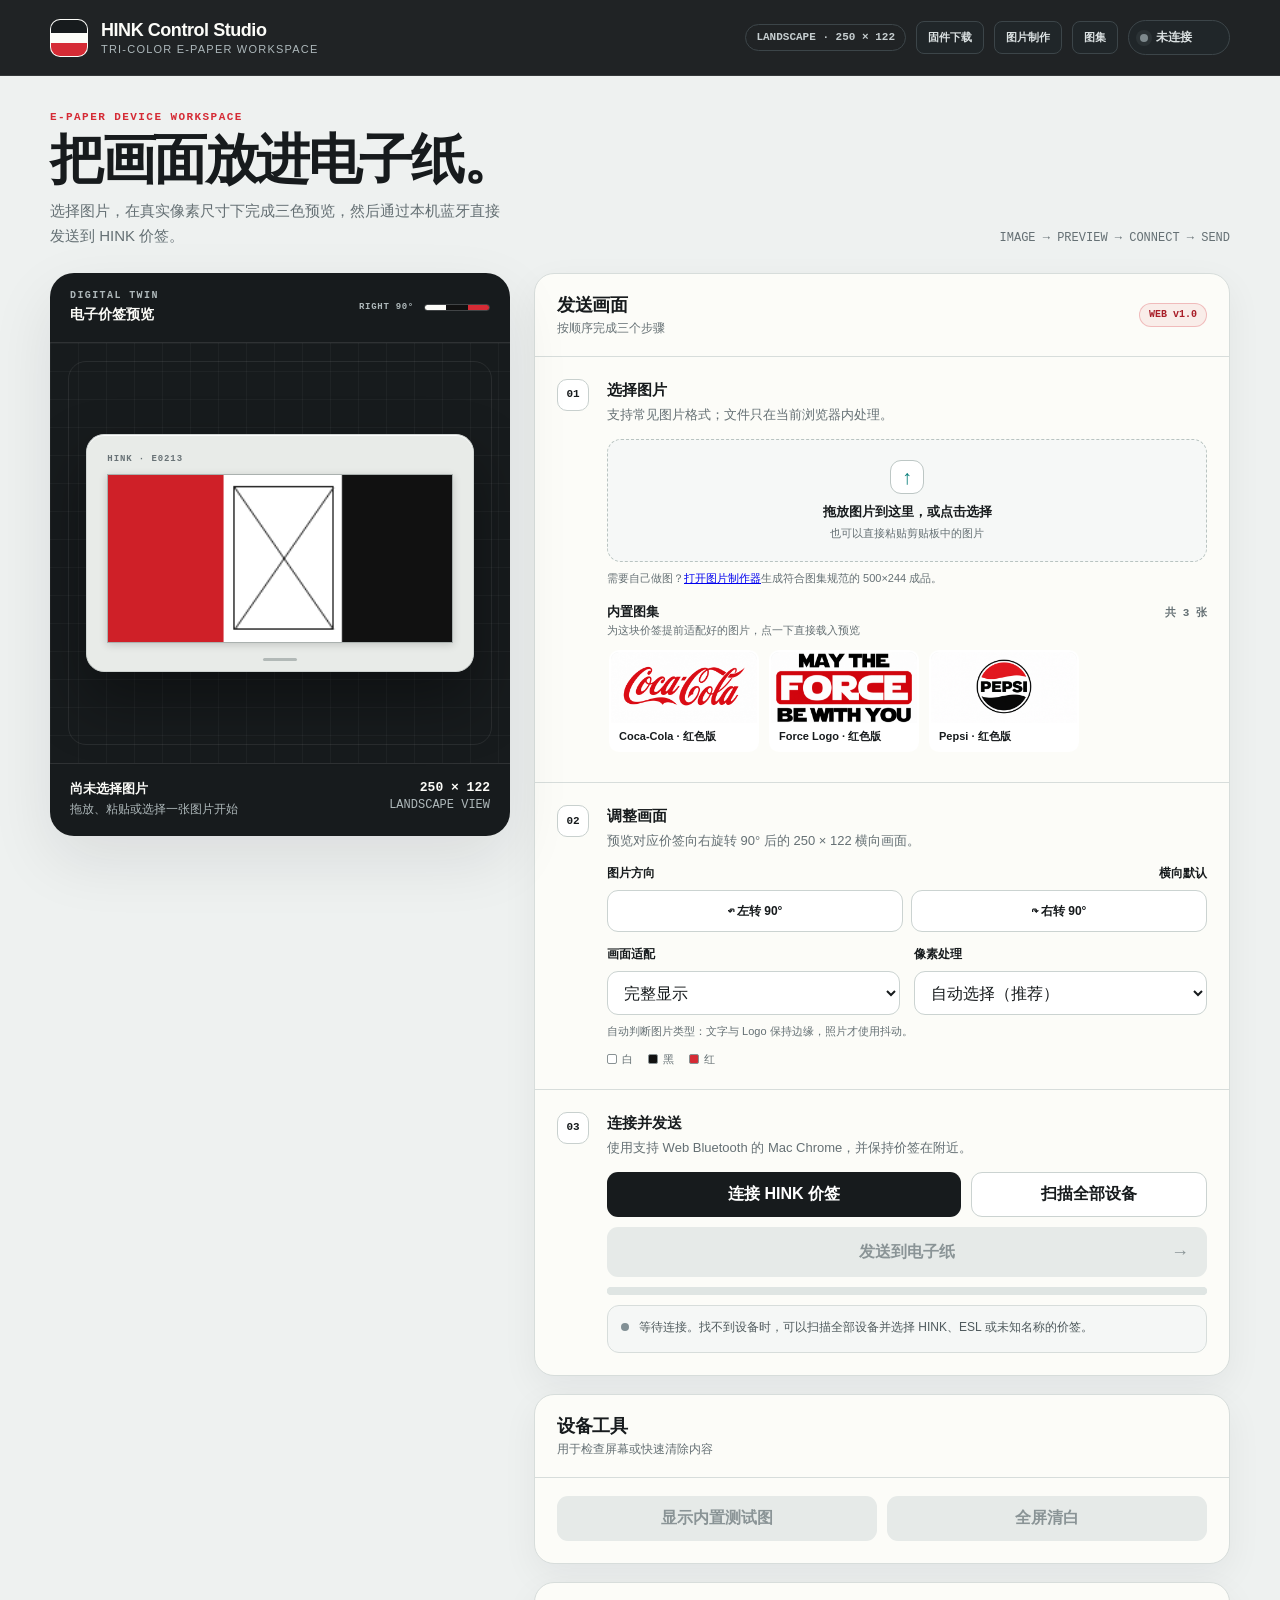
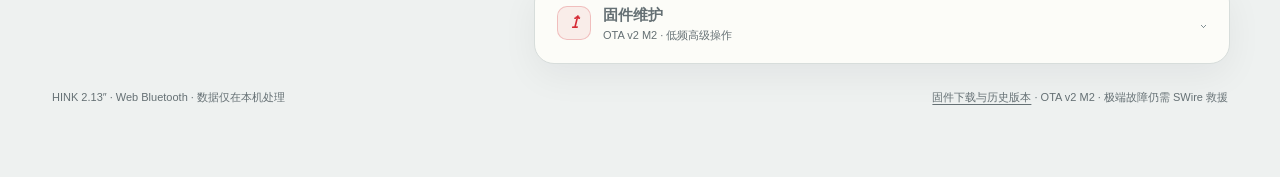
==== commit 20290621: "Add browser-based gallery image maker" ====
--- a/site/index.html
+++ b/site/index.html
@@ -396,6 +396,7 @@
     <div class="topbar-meta">
       <span class="spec-chip">LANDSCAPE · 250 × 122</span>
       <a class="firmware-link" href="firmware.html">固件下载</a>
+      <a class="firmware-link" href="gallery-maker.html">图片制作</a>
       <a class="firmware-link" href="#art-strip">图集</a>
       <span id="connection-pill" class="connection-pill" data-state="disconnected">
         <i class="connection-dot" aria-hidden="true"></i>
@@ -460,6 +461,7 @@
                 <strong>拖放图片到这里，或点击选择</strong>
                 <span>也可以直接粘贴剪贴板中的图片</span>
               </label>
+              <p class="hint">需要自己做图？<a href="gallery-maker.html">打开图片制作器</a>生成符合图集规范的 500×244 成品。</p>
               <div class="art-section">
                 <div class="art-header">
                   <div class="art-header-left">
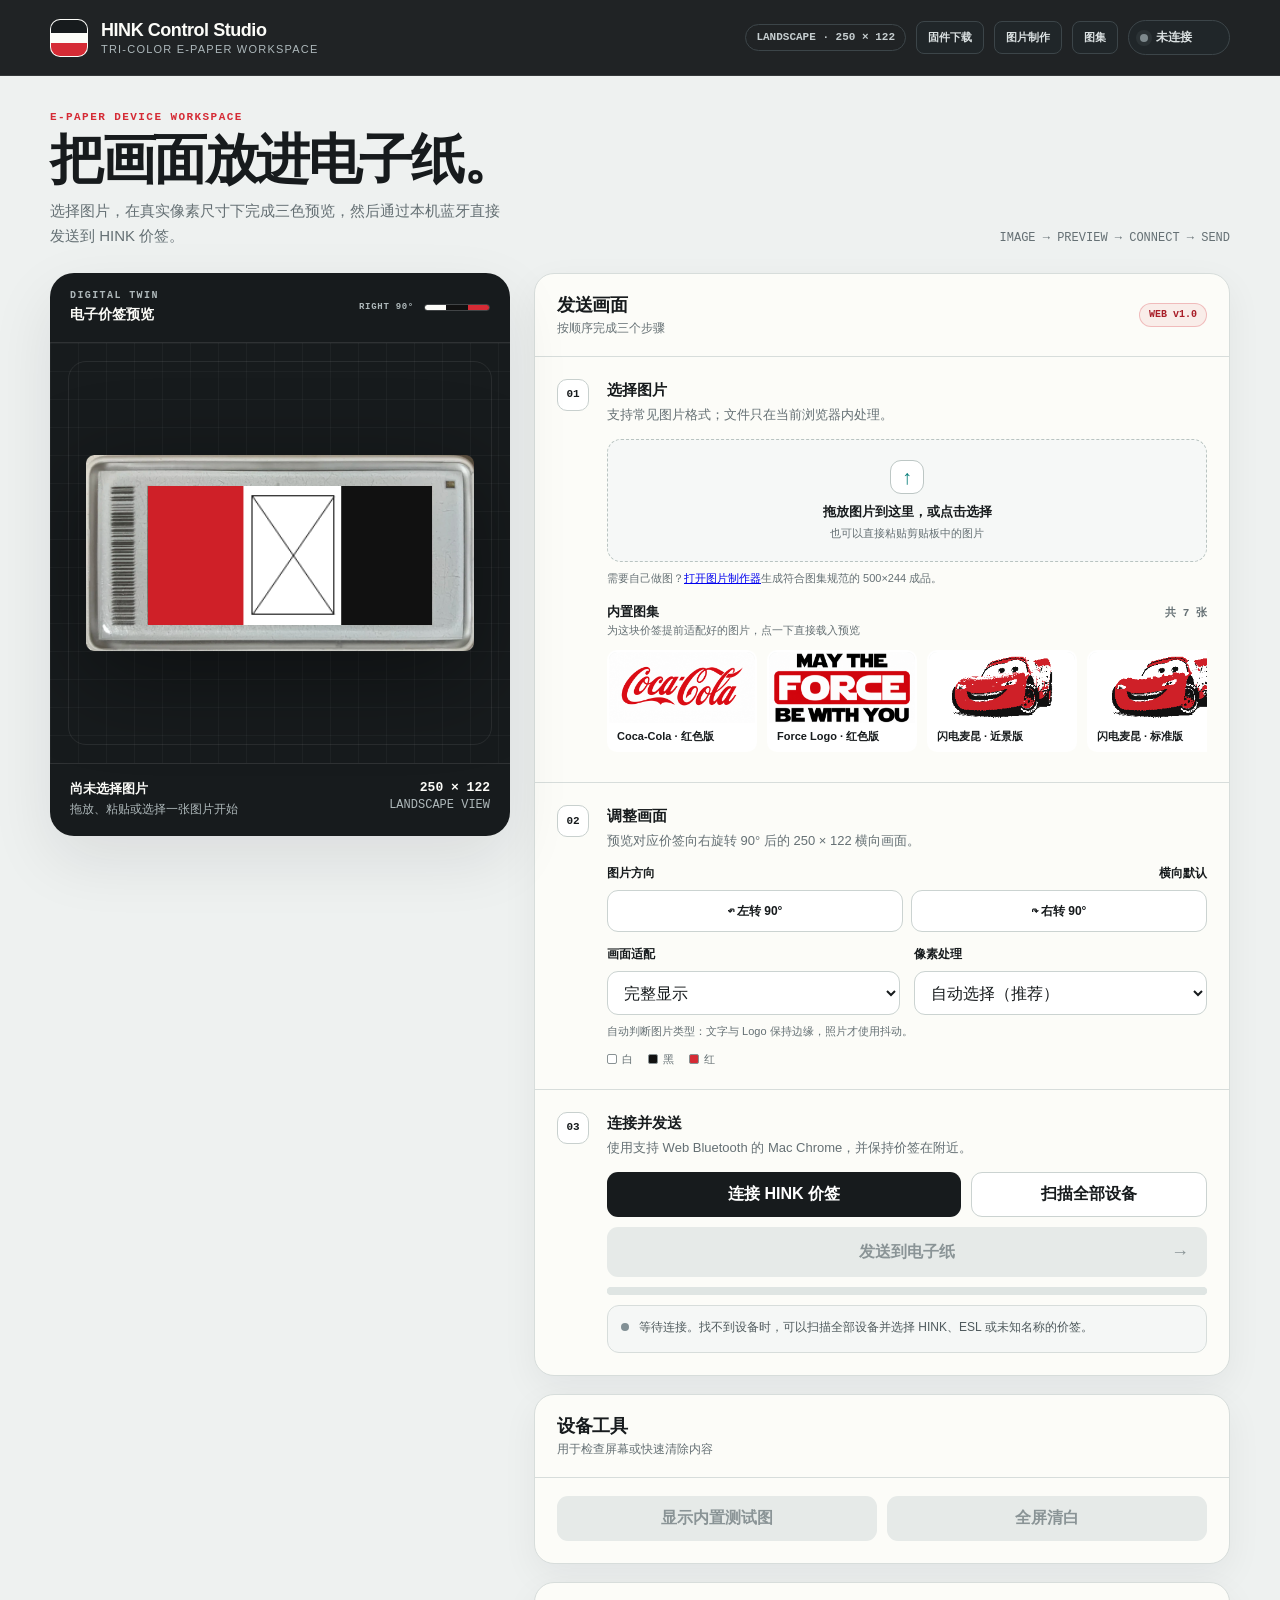
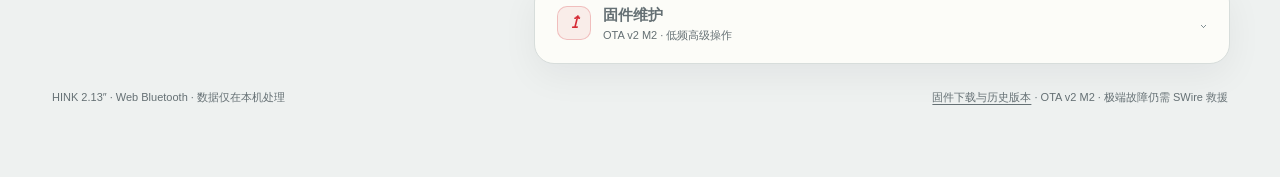
==== commit 5fb49085: "Render preview inside real price tag photo Replace the CSS-drawn device shell on the landing page wi" ====
--- a/site/index.html
+++ b/site/index.html
@@ -147,14 +147,17 @@
     .device-shell {
       position: relative;
       width: min(540px, 94%);
-      padding: 20px 20px 28px;
-      border: 1px solid #cfd4d2;
-      border-radius: 18px;
-      background: #e8ebe8;
-      box-shadow: 0 28px 60px rgba(0,0,0,.38), inset 0 1px rgba(255,255,255,.9);
-    }
-    .device-shell::before { content: "HINK · E0213"; display: block; margin-bottom: 10px; color: #687276; font: 700 9px/1 Menlo, monospace; letter-spacing: .1em; }
-    .device-shell::after { content: ""; position: absolute; left: 50%; bottom: 10px; width: 34px; height: 3px; transform: translateX(-50%); border-radius: 999px; background: #b2b9b7; }
+    }
+    .device-photo { display: block; width: 100%; height: auto; filter: drop-shadow(0 24px 46px rgba(0,0,0,.42)); }
+    .device-shell canvas {
+      position: absolute;
+      left: 15.84%;
+      top: 15.9%;
+      width: 73.31%;
+      height: 70.52%;
+      border: 0;
+      box-shadow: none;
+    }
     canvas {
       display: block;
       width: 100%;
@@ -311,8 +314,6 @@
       h1 { font-size: 34px; }
       .workflow-note { display: none; }
       .device-stage { min-height: 260px; padding: 24px 18px; }
-      .device-shell { width: min(540px, 94%); padding: 13px 13px 21px; border-radius: 13px; }
-      .device-shell::before { margin-bottom: 7px; font-size: 7px; }
       .preview-caption { padding: 13px 16px 15px; }
       .card, details.ota, .preview-panel { border-radius: 17px; }
       .card-titlebar, .step, .tools-body, details.ota summary { padding-left: 17px; padding-right: 17px; }
@@ -429,7 +430,10 @@
           </span>
         </div>
         <div class="device-stage">
-          <div class="device-shell"><canvas id="preview" width="250" height="122" aria-label="价签向右旋转 90 度后的横向画面预览"></canvas></div>
+          <div class="device-shell">
+            <img class="device-photo" src="assets/tag-frame.webp" alt="HINK 电子价签真机" width="1200" height="609">
+            <canvas id="preview" width="250" height="122" aria-label="价签向右旋转 90 度后的横向画面预览"></canvas>
+          </div>
         </div>
         <div class="preview-caption">
           <div>
